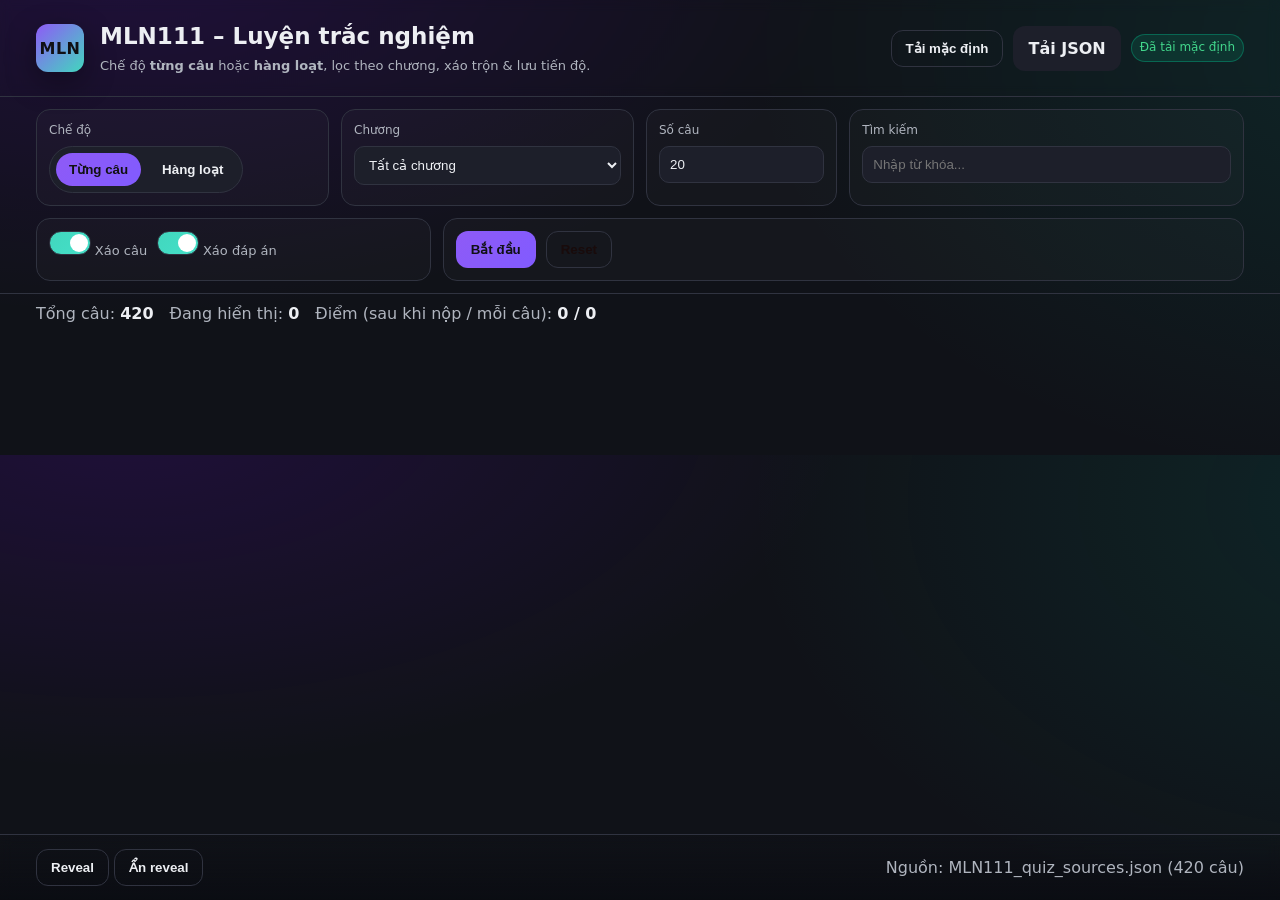
==== main/index.html @ e067d2ff "Init" ====
<!DOCTYPE html>
<html lang="vi">
<head>
  <meta charset="utf-8" />
  <meta name="viewport" content="width=device-width,initial-scale=1" />
  <title>MLN111 – Luyện trắc nghiệm (Chế độ từng câu / hàng loạt)</title>
  <link rel="stylesheet" href="styles.css" />
  <script defer src="app.js"></script>
</head>
<body>
  <header class="app-header">
    <div class="brand">
      <div class="logo">MLN</div>
      <div class="title">
        <h1>MLN111 – Luyện trắc nghiệm</h1>
        <p class="subtitle">Chế độ <strong>từng câu</strong> hoặc <strong>hàng loạt</strong>, lọc theo chương, xáo trộn & lưu tiến độ.</p>
      </div>
    </div>
    <div class="data-loader">
      <button id="btnFetchDefault" class="btn ghost" title="Thử tải MLN111_quiz_sources_v2.json trong cùng thư mục">Tải mặc định</button>
      <label class="btn">
        <input id="fileInput" type="file" accept=".json" hidden />
        Tải JSON
      </label>
      <span id="datasetStatus" class="badge neutral">Chưa có dữ liệu</span>
    </div>
  </header>

  <section class="controls">
    <div class="row">
      <div class="control">
        <label>Chế độ</label>
        <div class="segmented">
          <button id="modePer" class="seg active" data-mode="per">Từng câu</button>
          <button id="modeBulk" class="seg" data-mode="bulk">Hàng loạt</button>
        </div>
      </div>
      <div class="control">
        <label>Chương</label>
        <select id="chapterSelect">
          <option value="__all__">Tất cả chương</option>
        </select>
      </div>
      <div class="control">
        <label>Số câu</label>
        <input id="limitInput" type="number" min="1" step="1" value="20" />
      </div>
      <div class="control">
        <label>Tìm kiếm</label>
        <input id="searchInput" type="search" placeholder="Nhập từ khóa..." />
      </div>
      <div class="control toggles">
        <label class="switch">
          <input id="shuffleQuestions" type="checkbox" checked />
          <span class="slider"></span>
          <span class="switch-label">Xáo câu</span>
        </label>
        <label class="switch">
          <input id="shuffleOptions" type="checkbox" checked />
          <span class="slider"></span>
          <span class="switch-label">Xáo đáp án</span>
        </label>
      </div>
      <div class="control actions">
        <button id="btnStart" class="btn primary">Bắt đầu</button>
        <button id="btnReset" class="btn danger ghost">Reset</button>
      </div>
    </div>
  </section>

  <section id="meta" class="meta">
    <div class="meta-item">
      <span class="label">Tổng câu:</span>
      <span id="metaTotal" class="value">0</span>
    </div>
    <div class="meta-item">
      <span class="label">Đang hiển thị:</span>
      <span id="metaShown" class="value">0</span>
    </div>
    <div class="meta-item">
      <span class="label">Điểm (sau khi nộp / mỗi câu):</span>
      <span id="score" class="value">0 / 0</span>
    </div>
  </section>

  <main id="quiz" class="quiz"></main>

  <footer class="footer">
    <div class="footer-left">
      <button id="btnSubmitAll" class="btn accent" style="display:none;">Nộp bài (Hàng loạt)</button>
      <button id="btnRevealAll" class="btn ghost" title="Hiện đáp án đúng trên màn hình (không tính điểm)">Reveal</button>
      <button id="btnClearReveal" class="btn ghost">Ẩn reveal</button>
    </div>
    <div class="footer-right">
      <span id="footerInfo" class="muted">Nguồn: MLN111_quiz_sources_v2.json</span>
    </div>
  </footer>

  <!-- Template (for reference only; JS tạo DOM) -->
  <!--
  <article class="q-card">
    <div class="q-head">
      <span class="q-order">#1</span>
      <span class="q-chapter badge">Chuong1</span>
      <span class="q-type badge">Single</span>
      <span class="q-status badge neutral">Chưa làm</span>
    </div>
    <div class="q-text">Câu hỏi...</div>
    <div class="q-options">
      <label class="opt">
        <input type="radio" name="q-xxx" value="a" />
        <span class="key">A</span>
        <span class="txt">Nội dung đáp án...</span>
      </label>
    </div>
    <div class="q-foot">
      <span class="ans badge info">Đáp án: a</span>
      <button class="btn tiny">Tiếp</button>
    </div>
  </article>
  -->
</body>
</html>
---- main/styles.css ----
/* ===== MLN111 – 2025 Dark UI ===== */
:root{
  --bg: hsl(230 20% 8%);
  --surface: hsl(230 18% 12%);
  --surface-2: hsl(230 18% 14%);
  --border: hsl(230 14% 22%);
  --text: hsl(220 20% 94%);
  --muted: hsl(220 10% 72%);
  --primary: hsl(260 90% 66%);
  --accent: hsl(170 65% 55%);
  --danger: hsl(0 75% 58%);
  --warning: hsl(40 85% 60%);
  --success: hsl(150 65% 55%);
  --info: hsl(200 70% 60%);
  --shadow: 0 10px 30px rgba(0,0,0,.35);
  --radius-xl: 20px;
  --radius: 14px;
  --radius-sm: 10px;
}

* { box-sizing: border-box; }
html, body {
  height: 100%;
  background:
    radial-gradient(1200px 600px at 10% -10%, rgba(120,0,255,.15), transparent 60%),
    radial-gradient(1200px 800px at 110% 10%, rgba(0,180,150,.12), transparent 55%),
    var(--bg);
  color: var(--text);
  margin: 0;
  font-family: ui-sans-serif, system-ui, -apple-system, Segoe UI, Roboto, Inter, "Helvetica Neue", Arial, "Noto Sans", "Liberation Sans", sans-serif;
  line-height: 1.45;
}

.app-header{
  display:flex; justify-content:space-between; align-items:center;
  padding: 20px clamp(16px, 3vw, 36px);
  border-bottom: 1px solid var(--border);
  backdrop-filter: blur(6px);
}
.brand{ display:flex; gap:16px; align-items:center; }
.logo{
  width: 48px; height:48px; border-radius:12px;
  display:grid; place-content:center;
  background: linear-gradient(135deg, var(--primary), var(--accent));
  color:#101014; font-weight:800; letter-spacing:.5px;
  box-shadow: var(--shadow);
}
.title h1{ margin:0 0 4px 0; font-size: clamp(18px, 1.8vw, 24px); }
.subtitle{ margin:0; color: var(--muted); font-size: 13px; }

.data-loader{ display:flex; gap:10px; align-items:center; flex-wrap: wrap; }

.btn{
  appearance:none; border:1px solid transparent; cursor:pointer;
  padding:10px 14px; border-radius: 12px; font-weight:600;
  background: var(--surface-2); color: var(--text);
  transition: .16s ease;
}
.btn:hover{ transform: translateY(-1px); box-shadow: var(--shadow); }
.btn.primary{ background: linear-gradient(135deg, var(--primary), #815BFF); color:#101014; }
.btn.accent{ background: linear-gradient(135deg, var(--accent), #44E0C8); color:#071512; }
.btn.danger{ background: linear-gradient(135deg, var(--danger), #FF8A7A); color:#190b0b; }
.btn.ghost{ background: transparent; border-color: var(--border); }
.btn.tiny{ padding:6px 10px; font-size:12px; border-radius: 10px; }

.badge{
  display:inline-flex; align-items:center; gap:6px;
  padding:4px 8px; border-radius:999px; font-size:12px; border:1px solid var(--border);
  background: var(--surface);
}
.badge.neutral{ color: var(--muted); }
.badge.ok{ background: rgba(0,200,150,.12); border-color: rgba(0,200,150,.35); color: var(--success); }
.badge.warn{ background: rgba(255,190,80,.12); border-color: rgba(255,190,80,.35); color: var(--warning); }
.badge.err{ background: rgba(255,90,90,.12); border-color: rgba(255,90,90,.35); color: var(--danger); }
.badge.info{ background: rgba(110,170,255,.12); border-color: rgba(110,170,255,.35); color: var(--info); }

.controls{
  padding: 12px clamp(16px, 3vw, 36px);
  border-bottom: 1px solid var(--border);
}
.controls .row{
  display:grid; gap:12px;
  grid-template-columns: repeat(12, 1fr);
}
.control{ background: rgba(255,255,255,.02); border:1px solid var(--border); padding:12px; border-radius: 14px; }
.control label{ display:block; font-size:12px; color: var(--muted); margin-bottom:6px; }
.control input[type="search"], .control input[type="number"], .control select{
  width:100%; background: var(--surface-2); border:1px solid var(--border);
  color: var(--text); border-radius:10px; padding:10px;
}
.control.toggles{ display:flex; align-items:center; gap:10px; }
.control.actions{ display:flex; align-items:end; gap:10px; }

.controls .row > .control:nth-child(1){ grid-column: span 3; }
.controls .row > .control:nth-child(2){ grid-column: span 3; }
.controls .row > .control:nth-child(3){ grid-column: span 2; }
.controls .row > .control:nth-child(4){ grid-column: span 4; }
.controls .row > .control:nth-child(5){ grid-column: span 4; }
.controls .row > .control:nth-child(6){ grid-column: span 8; }

.segmented{
  display:inline-grid; grid-auto-flow: column; gap:8px; background: var(--surface-2);
  padding:6px; border-radius:999px; border:1px solid var(--border);
}
.seg{
  background: transparent; color: var(--text); border: 1px solid transparent;
  padding:8px 12px; border-radius: 999px; cursor:pointer; font-weight:600;
}
.seg.active{ background: linear-gradient(135deg, var(--primary), #815BFF); color:#111; }

.switch{ position:relative; display:inline-flex; align-items:center; gap:10px; cursor:pointer; }
.switch input{ display:none; }
.switch .slider{
  width:42px; height:24px; background: var(--surface-2); border:1px solid var(--border);
  border-radius:999px; display:inline-block; position:relative; transition:.2s ease;
}
.switch .slider::after{
  content:""; width:18px; height:18px; background:#fff; border-radius:999px;
  position:absolute; top:2px; left:2px; transition:.2s ease;
}
.switch input:checked + .slider{ background: linear-gradient(135deg, var(--accent), #44E0C8); }
.switch input:checked + .slider::after{ transform: translateX(18px); }
.switch-label{ font-size: 13px; color: var(--muted); }

.meta{
  display:flex; gap:16px; align-items:center;
  padding: 8px clamp(16px, 3vw, 36px);
  color: var(--muted);
}
.meta .value{ color: var(--text); font-weight:700; }

.quiz{
  padding: clamp(16px, 3vw, 36px);
  display:grid; grid-template-columns: 1fr; gap:14px; max-width: 1100px; margin: 0 auto 120px auto;
}
.q-card{
  background: linear-gradient(180deg, rgba(255,255,255,.02), rgba(255,255,255,.01));
  border: 1px solid var(--border);
  border-radius: var(--radius-xl);
  padding: 16px;
  box-shadow: var(--shadow);
}
.q-head{ display:flex; gap:10px; align-items:center; flex-wrap: wrap; margin-bottom:10px; }
.q-order{ font-weight:800; font-size: 14px; color: var(--muted); }
.q-text{ font-size: 16px; margin-bottom: 10px; }

.q-options{ display:grid; gap:8px; }
.opt{
  display:flex; align-items:flex-start; gap:10px;
  padding:10px; border:1px solid var(--border); border-radius: 12px;
  background: var(--surface);
  transition: .15s ease;
}
.opt:hover{ transform: translateY(-1px); border-color: rgba(255,255,255,.2); }
.opt input{ margin-top:3px; }
.opt .key{
  min-width: 24px; height:24px; display:grid; place-content:center; border-radius: 8px;
  background: var(--surface-2); color: var(--muted); font-weight:700; font-size: 12px;
}
.opt .txt{ color: var(--text); }

.opt.correct{ outline: 2px solid rgba(0,200,150,.55); background: rgba(0,200,150,.08); }
.opt.wrong{ outline: 2px solid rgba(255,90,90,.65); background: rgba(255,90,90,.06); }

.q-foot{ margin-top:10px; display:flex; gap:10px; align-items:center; flex-wrap: wrap; }
.q-foot .ans{ display:none; }
.q-card.revealed .q-foot .ans{ display:inline-flex; }

.footer{
  position: fixed; left:0; right:0; bottom: 0;
  display:flex; justify-content:space-between; align-items:center; gap:10px;
  padding: 12px clamp(16px, 3vw, 36px);
  background: linear-gradient(180deg, rgba(10,12,18,.0), rgba(10,12,18,.85));
  border-top: 1px solid var(--border);
  backdrop-filter: blur(6px);
}
.footer .muted{ color: var(--muted); }

/* States */
.q-status{ margin-left:auto; }
.q-status.pending{ background: transparent; border-style: dashed; color: var(--muted); }
.q-status.done{ background: rgba(130,110,255,.12); border-color: rgba(130,110,255,.35); color: var(--primary); }
.q-status.right{ background: rgba(0,200,150,.12); border-color: rgba(0,200,150,.35); color: var(--success); }
.q-status.wrong{ background: rgba(255,90,90,.12); border-color: rgba(255,90,90,.35); color: var(--danger); }

/* Responsive */
@media (min-width: 900px){
  .quiz{ grid-template-columns: 1fr; }
}
/* ---- Per-question focus flow ---- */
.per-head{
  display:flex; align-items:center; justify-content:space-between;
  margin-bottom: 10px; color: var(--muted);
}
.per-head .progress{
  position: relative; height: 6px; border-radius: 999px; overflow: hidden;
  background: rgba(255,255,255,.06); border:1px solid var(--border);
  flex: 1; margin-left: 12px;
}
.per-head .bar{
  position:absolute; left:0; top:0; bottom:0; width:0%;
  background: linear-gradient(90deg, var(--accent), var(--primary));
}
.per-head .bar.run{ animation: percount 3s linear forwards; }
@keyframes percount { from{ width:0%; } to{ width:100%; } }

.finish-card{
  text-align:center; padding: 40px; border:1px dashed var(--border);
  border-radius: var(--radius-xl); background: rgba(255,255,255,.02);
}
.finish-card h2{ margin-top:0; }
/* ===============================
   QUIZ – Spacing & Readability Upgrade (2025 edition)
   =============================== */

.q-card {
  margin: 20px 0;
  padding: 28px 32px;
  border-radius: 20px;
  background: hsl(222 42% 9%);
  box-shadow: 0 0 24px rgba(0,0,0,0.25);
  transition: background 0.3s, transform 0.2s;
}
.q-card:hover { transform: translateY(-2px); background: hsl(222 42% 10%); }

.q-head {
  display: flex;
  gap: 10px;
  align-items: center;
  margin-bottom: 18px;
}
.q-head .q-order { font-weight: 700; font-size: 1.1rem; color: var(--accent); }

.q-text {
  line-height: 1.6;
  font-size: 1.05rem;
  color: var(--ink);
  margin-bottom: 18px;
}

.q-options {
  display: flex;
  flex-direction: column;
  gap: 14px;
}

.opt {
  display: flex;
  align-items: center;
  gap: 14px;
  background: rgba(255,255,255,0.05);
  padding: 14px 18px;
  border-radius: 14px;
  border: 1px solid rgba(255,255,255,0.08);
  transition: background 0.25s, border-color 0.25s;
}
.opt:hover {
  background: rgba(255,255,255,0.1);
  border-color: var(--accent);
}

.opt input[type="radio"], .opt input[type="checkbox"] {
  transform: scale(1.3);
}

.opt .key {
  font-weight: 600;
  min-width: 24px;
  text-align: center;
  color: var(--ink-soft);
}
.opt .txt {
  flex: 1;
  color: var(--ink);
  font-size: 1rem;
}

/* Correct/Wrong highlighting */
.opt.correct {
  background: rgba(65, 255, 145, 0.1);
  border-color: hsl(145 60% 45%);
}
.opt.wrong {
  background: rgba(255, 65, 85, 0.1);
  border-color: hsl(5 70% 45%);
}

.q-foot {
  margin-top: 24px;
  display: flex;
  justify-content: space-between;
  align-items: center;
}

.btn.tiny {
  padding: 6px 14px;
  font-size: 0.9rem;
  border-radius: 10px;
}

.per-head {
  margin-bottom: 20px;
}

.finish-card {
  padding: 50px 40px;
  border-radius: 20px;
}
/* === Footer spacing fix === */
body {
  padding-bottom: 140px; /* tạo không gian dưới cùng để footer không dính vào quiz */
}

/* Nếu container chính của quiz có scroll riêng, tăng margin-bottom của nó */
#quiz {
  margin-bottom: 100px;
}
/* ==== Footer safe spacing (no stick) ==== */
:root{
  /* chiều cao footer (tính luôn padding) */
  --footer-h: 20px; /* chỉnh 68–88px tùy ý */
}

/* đảm bảo footer có đúng chiều cao cố định */
.footer{
  min-height: var(--footer-h);
  padding-block: 14px; /* đừng để padding quá nhỏ */
  z-index: 30;
}

/* chừa không gian cho footer ở cuối trang */
html, body { height: auto; }
body{
  padding-bottom: calc(var(--footer-h) + 5px);
}

/* chừa không gian cho vùng quiz & thẻ cuối */
#quiz{
  margin-bottom: calc(var(--footer-h) + 5px);
}
.q-card:last-child{
  margin-bottom: calc(var(--footer-h) + 5px);
}

/* nếu có container nào vô tình che bớt chiều cao */
.app-header, .controls, .meta, .quiz, .footer{
  overflow: visible;
}
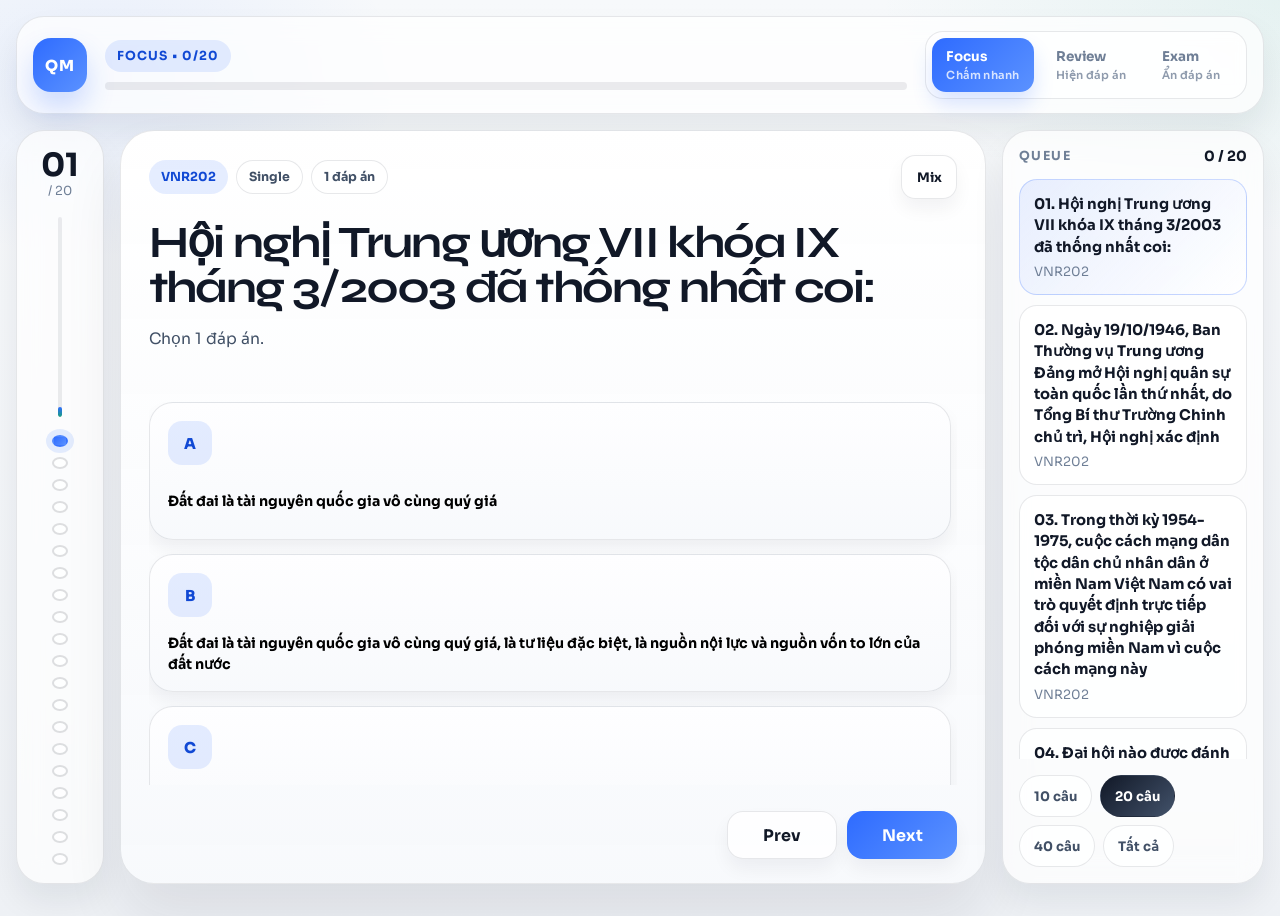
==== commit cc745072: "Set VNR202 as default quiz source" ====
--- a/main/index.html
+++ b/main/index.html
@@ -3,121 +3,107 @@
 <head>
   <meta charset="utf-8" />
   <meta name="viewport" content="width=device-width,initial-scale=1" />
-  <title>MLN111 – Luyện trắc nghiệm (Chế độ từng câu / hàng loạt)</title>
+  <meta name="theme-color" content="#eef1f5" />
+  <title>QuizMaker Focus Canvas</title>
+  <link rel="preconnect" href="https://fonts.googleapis.com" />
+  <link rel="preconnect" href="https://fonts.gstatic.com" crossorigin />
+  <link
+    rel="stylesheet"
+    href="https://fonts.googleapis.com/css2?family=Sora:wght@400;500;600;700;800&family=Syne:wght@500;600;700;800&display=swap"
+  />
   <link rel="stylesheet" href="styles.css" />
+  <script defer src="quiz-parser.js"></script>
   <script defer src="app.js"></script>
 </head>
 <body>
-  <header class="app-header">
-    <div class="brand">
-      <div class="logo">MLN</div>
-      <div class="title">
-        <h1>MLN111 – Luyện trắc nghiệm</h1>
-        <p class="subtitle">Chế độ <strong>từng câu</strong> hoặc <strong>hàng loạt</strong>, lọc theo chương, xáo trộn & lưu tiến độ.</p>
-      </div>
-    </div>
-    <div class="data-loader">
-      <button id="btnFetchDefault" class="btn ghost" title="Thử tải MLN111_quiz_sources_v2.json trong cùng thư mục">Tải mặc định</button>
-      <label class="btn">
-        <input id="fileInput" type="file" accept=".json" hidden />
-        Tải JSON
-      </label>
-      <span id="datasetStatus" class="badge neutral">Chưa có dữ liệu</span>
-    </div>
-  </header>
+  <div class="app-shell">
+    <input id="fileInput" type="file" accept=".json,.txt,text/plain,application/json" hidden />
 
-  <section class="controls">
-    <div class="row">
-      <div class="control">
-        <label>Chế độ</label>
-        <div class="segmented">
-          <button id="modePer" class="seg active" data-mode="per">Từng câu</button>
-          <button id="modeBulk" class="seg" data-mode="bulk">Hàng loạt</button>
+    <header class="topbar">
+      <button id="btnReload" class="brand-mark" aria-label="QuizMaker" title="Tạo phiên mới, hoặc Shift+Click để nạp file">
+        <span>QM</span>
+      </button>
+
+      <div class="topbar-center">
+        <span id="sessionState" class="status-pill">Focus Session</span>
+        <div class="progress-strip" aria-label="Tiến độ phiên học">
+          <span id="sessionBar"></span>
         </div>
       </div>
-      <div class="control">
-        <label>Chương</label>
-        <select id="chapterSelect">
-          <option value="__all__">Tất cả chương</option>
-        </select>
+
+      <div class="topbar-actions">
+        <button class="mode-toggle active" data-mode="focus">
+          <span>Focus</span>
+          <small>Chấm nhanh</small>
+        </button>
+        <button class="mode-toggle" data-mode="review">
+          <span>Review</span>
+          <small>Hiện đáp án</small>
+        </button>
+        <button class="mode-toggle" data-mode="exam">
+          <span>Exam</span>
+          <small>Ẩn đáp án</small>
+        </button>
       </div>
-      <div class="control">
-        <label>Số câu</label>
-        <input id="limitInput" type="number" min="1" step="1" value="20" />
-      </div>
-      <div class="control">
-        <label>Tìm kiếm</label>
-        <input id="searchInput" type="search" placeholder="Nhập từ khóa..." />
-      </div>
-      <div class="control toggles">
-        <label class="switch">
-          <input id="shuffleQuestions" type="checkbox" checked />
-          <span class="slider"></span>
-          <span class="switch-label">Xáo câu</span>
-        </label>
-        <label class="switch">
-          <input id="shuffleOptions" type="checkbox" checked />
-          <span class="slider"></span>
-          <span class="switch-label">Xáo đáp án</span>
-        </label>
-      </div>
-      <div class="control actions">
-        <button id="btnStart" class="btn primary">Bắt đầu</button>
-        <button id="btnReset" class="btn danger ghost">Reset</button>
-      </div>
-    </div>
-  </section>
+    </header>
 
-  <section id="meta" class="meta">
-    <div class="meta-item">
-      <span class="label">Tổng câu:</span>
-      <span id="metaTotal" class="value">0</span>
-    </div>
-    <div class="meta-item">
-      <span class="label">Đang hiển thị:</span>
-      <span id="metaShown" class="value">0</span>
-    </div>
-    <div class="meta-item">
-      <span class="label">Điểm (sau khi nộp / mỗi câu):</span>
-      <span id="score" class="value">0 / 0</span>
-    </div>
-  </section>
+    <main class="canvas-layout">
+      <aside class="flow-rail" aria-label="Tiến trình">
+        <div class="rail-counter">
+          <strong id="currentIndex">01</strong>
+          <small id="totalCount">/ 04</small>
+        </div>
 
-  <main id="quiz" class="quiz"></main>
+        <div class="rail-progress">
+          <span id="railProgressBar"></span>
+        </div>
 
-  <footer class="footer">
-    <div class="footer-left">
-      <button id="btnSubmitAll" class="btn accent" style="display:none;">Nộp bài (Hàng loạt)</button>
-      <button id="btnRevealAll" class="btn ghost" title="Hiện đáp án đúng trên màn hình (không tính điểm)">Reveal</button>
-      <button id="btnClearReveal" class="btn ghost">Ẩn reveal</button>
-    </div>
-    <div class="footer-right">
-      <span id="footerInfo" class="muted">Nguồn: MLN111_quiz_sources_v2.json</span>
-    </div>
-  </footer>
+        <div id="railDots" class="rail-dots" aria-label="Điểm câu hỏi"></div>
+      </aside>
 
-  <!-- Template (for reference only; JS tạo DOM) -->
-  <!--
-  <article class="q-card">
-    <div class="q-head">
-      <span class="q-order">#1</span>
-      <span class="q-chapter badge">Chuong1</span>
-      <span class="q-type badge">Single</span>
-      <span class="q-status badge neutral">Chưa làm</span>
-    </div>
-    <div class="q-text">Câu hỏi...</div>
-    <div class="q-options">
-      <label class="opt">
-        <input type="radio" name="q-xxx" value="a" />
-        <span class="key">A</span>
-        <span class="txt">Nội dung đáp án...</span>
-      </label>
-    </div>
-    <div class="q-foot">
-      <span class="ans badge info">Đáp án: a</span>
-      <button class="btn tiny">Tiếp</button>
-    </div>
-  </article>
-  -->
+      <section class="question-stage">
+        <div class="stage-head">
+          <div class="stage-meta">
+            <span id="questionTag" class="micro-pill">Chương 2</span>
+            <span id="questionTone" class="micro-pill soft">Medium</span>
+            <span id="questionClock" class="micro-pill soft">45s</span>
+          </div>
+          <button id="btnShuffle" class="ghost-icon" title="Đảo thứ tự câu mẫu">Mix</button>
+        </div>
+
+        <div class="stage-body">
+          <div class="question-wrap">
+            <h1 id="questionTitle">Question canvas sẽ là vùng nhìn mạnh nhất trên màn hình.</h1>
+            <p id="focusNote" class="focus-note">Ít chữ phụ, ít panel nổi, ưu tiên nhịp đọc câu hỏi và chọn đáp án.</p>
+          </div>
+
+          <div id="optionGrid" class="option-grid" aria-label="Các lựa chọn"></div>
+        </div>
+
+        <footer class="stage-dock">
+          <div class="dock-actions">
+            <button id="btnPrev" class="dock-btn ghost">Prev</button>
+            <button id="btnNext" class="dock-btn solid">Next</button>
+          </div>
+        </footer>
+      </section>
+
+      <aside class="queue-panel" aria-label="Queue câu hỏi">
+        <div class="queue-head">
+          <span class="queue-kicker">Queue</span>
+          <span id="queueStat" class="queue-stat">0 / 4</span>
+        </div>
+
+        <div id="questionQueue" class="queue-list"></div>
+
+        <div class="preset-panel">
+          <button class="preset-chip" data-count="10">10 câu</button>
+          <button class="preset-chip active" data-count="20">20 câu</button>
+          <button class="preset-chip" data-count="40">40 câu</button>
+          <button class="preset-chip" data-count="all">Tất cả</button>
+        </div>
+      </aside>
+    </main>
+  </div>
 </body>
 </html>
--- a/main/styles.css
+++ b/main/styles.css
@@ -1,348 +1,993 @@
-/* ===== MLN111 – 2025 Dark UI ===== */
-:root{
-  --bg: hsl(230 20% 8%);
-  --surface: hsl(230 18% 12%);
-  --surface-2: hsl(230 18% 14%);
-  --border: hsl(230 14% 22%);
-  --text: hsl(220 20% 94%);
-  --muted: hsl(220 10% 72%);
-  --primary: hsl(260 90% 66%);
-  --accent: hsl(170 65% 55%);
-  --danger: hsl(0 75% 58%);
-  --warning: hsl(40 85% 60%);
-  --success: hsl(150 65% 55%);
-  --info: hsl(200 70% 60%);
-  --shadow: 0 10px 30px rgba(0,0,0,.35);
-  --radius-xl: 20px;
-  --radius: 14px;
-  --radius-sm: 10px;
-}
-
-* { box-sizing: border-box; }
-html, body {
+:root {
+  --bg: #eef1f5;
+  --bg-soft: #f8fafc;
+  --surface: rgba(255, 255, 255, 0.8);
+  --surface-strong: #ffffff;
+  --surface-alt: rgba(245, 247, 251, 0.9);
+  --line: rgba(21, 34, 52, 0.1);
+  --line-strong: rgba(21, 34, 52, 0.18);
+  --text: #111827;
+  --text-soft: #415066;
+  --muted: #6f7f96;
+  --accent: #2e6bff;
+  --accent-soft: rgba(46, 107, 255, 0.12);
+  --accent-strong: #1149d4;
+  --success: #179e7d;
+  --success-soft: rgba(23, 158, 125, 0.12);
+  --warm: #f09654;
+  --warm-soft: rgba(240, 150, 84, 0.14);
+  --shadow-lg: 0 34px 60px rgba(17, 24, 39, 0.09);
+  --shadow-md: 0 18px 32px rgba(17, 24, 39, 0.07);
+  --shadow-sm: 0 10px 18px rgba(17, 24, 39, 0.05);
+  --radius-xl: 34px;
+  --radius-lg: 26px;
+  --radius: 20px;
+  --radius-sm: 14px;
+}
+
+* {
+  box-sizing: border-box;
+}
+
+html {
+  min-height: 100%;
+  scroll-behavior: smooth;
+}
+
+body {
+  min-height: 100vh;
+  margin: 0;
+  overflow: hidden;
+  color: var(--text);
+  font-family: "Sora", sans-serif;
+  background:
+    radial-gradient(520px 320px at 8% 8%, rgba(46, 107, 255, 0.08), transparent 58%),
+    radial-gradient(720px 420px at 100% 0%, rgba(23, 158, 125, 0.08), transparent 56%),
+    linear-gradient(180deg, #f7f9fb 0%, #eef1f5 100%);
+}
+
+button,
+input,
+select {
+  font: inherit;
+}
+
+button {
+  border: 0;
+}
+
+button:focus-visible {
+  outline: 0;
+  box-shadow: 0 0 0 4px rgba(46, 107, 255, 0.12);
+}
+
+h1 {
+  margin: 0;
+  font-family: "Syne", sans-serif;
+  letter-spacing: -0.04em;
+}
+
+.app-shell {
+  width: min(1480px, calc(100% - 32px));
+  height: calc(100svh - 32px);
+  margin: 16px auto;
+  display: grid;
+  grid-template-rows: auto minmax(0, 1fr);
+  gap: 16px;
+}
+
+.topbar,
+.flow-rail,
+.question-stage,
+.queue-panel {
+  border: 1px solid var(--line);
+  box-shadow: var(--shadow-md);
+  backdrop-filter: blur(12px);
+}
+
+.topbar {
+  display: grid;
+  grid-template-columns: auto minmax(0, 1fr) auto;
+  align-items: center;
+  gap: 18px;
+  padding: 14px 16px;
+  border-radius: 28px;
+  background: rgba(255, 255, 255, 0.72);
+}
+
+.brand-mark {
+  display: grid;
+  place-items: center;
+  width: 54px;
+  height: 54px;
+  border-radius: 18px;
+  color: #ffffff;
+  font-size: 0.95rem;
+  font-weight: 800;
+  letter-spacing: 0.08em;
+  cursor: pointer;
+  background: linear-gradient(135deg, var(--accent), #5b92ff);
+  box-shadow: 0 16px 28px rgba(46, 107, 255, 0.22);
+  transition: transform 0.16s ease, box-shadow 0.16s ease;
+}
+
+.topbar-center {
+  display: grid;
+  gap: 10px;
+  min-width: 0;
+}
+
+.status-pill {
+  justify-self: start;
+  display: inline-flex;
+  align-items: center;
+  padding: 8px 12px;
+  border-radius: 999px;
+  color: var(--accent-strong);
+  font-size: 0.78rem;
+  font-weight: 700;
+  letter-spacing: 0.08em;
+  text-transform: uppercase;
+  background: var(--accent-soft);
+}
+
+.progress-strip {
+  position: relative;
+  height: 8px;
+  overflow: hidden;
+  border-radius: 999px;
+  background: rgba(17, 24, 39, 0.08);
+}
+
+.progress-strip span {
+  display: block;
+  width: 0%;
   height: 100%;
+  border-radius: inherit;
+  background: linear-gradient(90deg, var(--accent), #6c8fff);
+  transition: width 0.28s ease;
+}
+
+.topbar-actions {
+  display: inline-flex;
+  gap: 8px;
+  padding: 6px;
+  border: 1px solid var(--line);
+  border-radius: 18px;
+  background: rgba(255, 255, 255, 0.72);
+}
+
+.mode-toggle {
+  min-width: 92px;
+  display: grid;
+  gap: 3px;
+  padding: 10px 14px;
+  border-radius: 14px;
+  cursor: pointer;
+  color: var(--muted);
+  font-size: 0.84rem;
+  font-weight: 700;
+  text-align: left;
+  background: transparent;
+  transition: transform 0.16s ease, background 0.16s ease, color 0.16s ease, box-shadow 0.16s ease;
+}
+
+.mode-toggle span {
+  font-size: 0.84rem;
+  font-weight: 700;
+}
+
+.mode-toggle small {
+  color: inherit;
+  font-size: 0.7rem;
+  font-weight: 600;
+  letter-spacing: 0.02em;
+  opacity: 0.78;
+}
+
+.mode-toggle:hover,
+.brand-mark:hover,
+.ghost-icon:hover,
+.dock-btn:hover,
+.preset-chip:hover,
+.queue-item:hover,
+.option-card:hover {
+  transform: translateY(-2px);
+}
+
+.mode-toggle.active {
+  color: #ffffff;
+  background: linear-gradient(135deg, var(--accent), #5b92ff);
+  box-shadow: 0 12px 20px rgba(46, 107, 255, 0.18);
+}
+
+.canvas-layout {
+  min-height: 0;
+  display: grid;
+  grid-template-columns: 88px minmax(0, 1fr) 262px;
+  gap: 16px;
+}
+
+.flow-rail {
+  display: grid;
+  grid-template-rows: auto minmax(0, 1fr) auto;
+  gap: 18px;
+  padding: 18px 12px;
+  border-radius: 28px;
+  background: rgba(255, 255, 255, 0.7);
+}
+
+.rail-counter {
+  display: grid;
+  justify-items: center;
+  gap: 2px;
+}
+
+.rail-counter strong {
+  font-size: 2rem;
+  line-height: 1;
+}
+
+.rail-counter small {
+  color: var(--muted);
+  font-size: 0.78rem;
+}
+
+.rail-progress {
+  position: relative;
+  width: 4px;
+  min-height: 0;
+  justify-self: center;
+  overflow: hidden;
+  border-radius: 999px;
+  background: rgba(17, 24, 39, 0.08);
+}
+
+.rail-progress span {
+  position: absolute;
+  inset: auto 0 0;
+  height: 0%;
+  border-radius: inherit;
+  background: linear-gradient(180deg, var(--accent), var(--success));
+  transition: height 0.28s ease;
+}
+
+.rail-dots {
+  display: grid;
+  gap: 10px;
+  justify-items: center;
+}
+
+.rail-dot {
+  width: 12px;
+  height: 12px;
+  border: 2px solid rgba(17, 24, 39, 0.14);
+  border-radius: 50%;
+  background: rgba(255, 255, 255, 0.76);
+}
+
+.rail-dot.active {
+  border-color: transparent;
+  background: linear-gradient(135deg, var(--accent), #5b92ff);
+  box-shadow: 0 0 0 6px rgba(46, 107, 255, 0.12);
+}
+
+.rail-dot.done {
+  border-color: transparent;
+  background: linear-gradient(135deg, var(--success), #49c4a3);
+}
+
+.question-stage {
+  --stage-pad-y: 24px;
+  --stage-pad-x: 28px;
+  --stage-gap: 22px;
+  --question-area-size: 1.05fr;
+  --option-area-size: 1.35fr;
+  --title-base: 3rem;
+  --title-line: 1;
+  --note-size: 1rem;
+  --note-line: 1.55;
+  --note-gap: 16px;
+  --option-gap: 14px;
+  --option-card-gap: 16px;
+  --option-card-pad: 18px;
+  --option-card-min-height: 104px;
+  --option-text-size: 1.06rem;
+  --option-text-line: 1.45;
+  --option-key-size: 44px;
+  min-width: 0;
+  min-height: 0;
+  display: grid;
+  grid-template-rows: auto minmax(0, 1fr) auto;
+  gap: var(--stage-gap);
+  padding: var(--stage-pad-y) var(--stage-pad-x);
+  border-radius: var(--radius-xl);
   background:
-    radial-gradient(1200px 600px at 10% -10%, rgba(120,0,255,.15), transparent 60%),
-    radial-gradient(1200px 800px at 110% 10%, rgba(0,180,150,.12), transparent 55%),
-    var(--bg);
-  color: var(--text);
-  margin: 0;
-  font-family: ui-sans-serif, system-ui, -apple-system, Segoe UI, Roboto, Inter, "Helvetica Neue", Arial, "Noto Sans", "Liberation Sans", sans-serif;
-  line-height: 1.45;
-}
-
-.app-header{
-  display:flex; justify-content:space-between; align-items:center;
-  padding: 20px clamp(16px, 3vw, 36px);
-  border-bottom: 1px solid var(--border);
-  backdrop-filter: blur(6px);
-}
-.brand{ display:flex; gap:16px; align-items:center; }
-.logo{
-  width: 48px; height:48px; border-radius:12px;
-  display:grid; place-content:center;
-  background: linear-gradient(135deg, var(--primary), var(--accent));
-  color:#101014; font-weight:800; letter-spacing:.5px;
-  box-shadow: var(--shadow);
-}
-.title h1{ margin:0 0 4px 0; font-size: clamp(18px, 1.8vw, 24px); }
-.subtitle{ margin:0; color: var(--muted); font-size: 13px; }
-
-.data-loader{ display:flex; gap:10px; align-items:center; flex-wrap: wrap; }
-
-.btn{
-  appearance:none; border:1px solid transparent; cursor:pointer;
-  padding:10px 14px; border-radius: 12px; font-weight:600;
-  background: var(--surface-2); color: var(--text);
-  transition: .16s ease;
-}
-.btn:hover{ transform: translateY(-1px); box-shadow: var(--shadow); }
-.btn.primary{ background: linear-gradient(135deg, var(--primary), #815BFF); color:#101014; }
-.btn.accent{ background: linear-gradient(135deg, var(--accent), #44E0C8); color:#071512; }
-.btn.danger{ background: linear-gradient(135deg, var(--danger), #FF8A7A); color:#190b0b; }
-.btn.ghost{ background: transparent; border-color: var(--border); }
-.btn.tiny{ padding:6px 10px; font-size:12px; border-radius: 10px; }
-
-.badge{
-  display:inline-flex; align-items:center; gap:6px;
-  padding:4px 8px; border-radius:999px; font-size:12px; border:1px solid var(--border);
-  background: var(--surface);
-}
-.badge.neutral{ color: var(--muted); }
-.badge.ok{ background: rgba(0,200,150,.12); border-color: rgba(0,200,150,.35); color: var(--success); }
-.badge.warn{ background: rgba(255,190,80,.12); border-color: rgba(255,190,80,.35); color: var(--warning); }
-.badge.err{ background: rgba(255,90,90,.12); border-color: rgba(255,90,90,.35); color: var(--danger); }
-.badge.info{ background: rgba(110,170,255,.12); border-color: rgba(110,170,255,.35); color: var(--info); }
-
-.controls{
-  padding: 12px clamp(16px, 3vw, 36px);
-  border-bottom: 1px solid var(--border);
-}
-.controls .row{
-  display:grid; gap:12px;
-  grid-template-columns: repeat(12, 1fr);
-}
-.control{ background: rgba(255,255,255,.02); border:1px solid var(--border); padding:12px; border-radius: 14px; }
-.control label{ display:block; font-size:12px; color: var(--muted); margin-bottom:6px; }
-.control input[type="search"], .control input[type="number"], .control select{
-  width:100%; background: var(--surface-2); border:1px solid var(--border);
-  color: var(--text); border-radius:10px; padding:10px;
-}
-.control.toggles{ display:flex; align-items:center; gap:10px; }
-.control.actions{ display:flex; align-items:end; gap:10px; }
-
-.controls .row > .control:nth-child(1){ grid-column: span 3; }
-.controls .row > .control:nth-child(2){ grid-column: span 3; }
-.controls .row > .control:nth-child(3){ grid-column: span 2; }
-.controls .row > .control:nth-child(4){ grid-column: span 4; }
-.controls .row > .control:nth-child(5){ grid-column: span 4; }
-.controls .row > .control:nth-child(6){ grid-column: span 8; }
-
-.segmented{
-  display:inline-grid; grid-auto-flow: column; gap:8px; background: var(--surface-2);
-  padding:6px; border-radius:999px; border:1px solid var(--border);
-}
-.seg{
-  background: transparent; color: var(--text); border: 1px solid transparent;
-  padding:8px 12px; border-radius: 999px; cursor:pointer; font-weight:600;
-}
-.seg.active{ background: linear-gradient(135deg, var(--primary), #815BFF); color:#111; }
-
-.switch{ position:relative; display:inline-flex; align-items:center; gap:10px; cursor:pointer; }
-.switch input{ display:none; }
-.switch .slider{
-  width:42px; height:24px; background: var(--surface-2); border:1px solid var(--border);
-  border-radius:999px; display:inline-block; position:relative; transition:.2s ease;
-}
-.switch .slider::after{
-  content:""; width:18px; height:18px; background:#fff; border-radius:999px;
-  position:absolute; top:2px; left:2px; transition:.2s ease;
-}
-.switch input:checked + .slider{ background: linear-gradient(135deg, var(--accent), #44E0C8); }
-.switch input:checked + .slider::after{ transform: translateX(18px); }
-.switch-label{ font-size: 13px; color: var(--muted); }
-
-.meta{
-  display:flex; gap:16px; align-items:center;
-  padding: 8px clamp(16px, 3vw, 36px);
-  color: var(--muted);
-}
-.meta .value{ color: var(--text); font-weight:700; }
-
-.quiz{
-  padding: clamp(16px, 3vw, 36px);
-  display:grid; grid-template-columns: 1fr; gap:14px; max-width: 1100px; margin: 0 auto 120px auto;
-}
-.q-card{
-  background: linear-gradient(180deg, rgba(255,255,255,.02), rgba(255,255,255,.01));
-  border: 1px solid var(--border);
-  border-radius: var(--radius-xl);
-  padding: 16px;
-  box-shadow: var(--shadow);
-}
-.q-head{ display:flex; gap:10px; align-items:center; flex-wrap: wrap; margin-bottom:10px; }
-.q-order{ font-weight:800; font-size: 14px; color: var(--muted); }
-.q-text{ font-size: 16px; margin-bottom: 10px; }
-
-.q-options{ display:grid; gap:8px; }
-.opt{
-  display:flex; align-items:flex-start; gap:10px;
-  padding:10px; border:1px solid var(--border); border-radius: 12px;
-  background: var(--surface);
-  transition: .15s ease;
-}
-.opt:hover{ transform: translateY(-1px); border-color: rgba(255,255,255,.2); }
-.opt input{ margin-top:3px; }
-.opt .key{
-  min-width: 24px; height:24px; display:grid; place-content:center; border-radius: 8px;
-  background: var(--surface-2); color: var(--muted); font-weight:700; font-size: 12px;
-}
-.opt .txt{ color: var(--text); }
-
-.opt.correct{ outline: 2px solid rgba(0,200,150,.55); background: rgba(0,200,150,.08); }
-.opt.wrong{ outline: 2px solid rgba(255,90,90,.65); background: rgba(255,90,90,.06); }
-
-.q-foot{ margin-top:10px; display:flex; gap:10px; align-items:center; flex-wrap: wrap; }
-.q-foot .ans{ display:none; }
-.q-card.revealed .q-foot .ans{ display:inline-flex; }
-
-.footer{
-  position: fixed; left:0; right:0; bottom: 0;
-  display:flex; justify-content:space-between; align-items:center; gap:10px;
-  padding: 12px clamp(16px, 3vw, 36px);
-  background: linear-gradient(180deg, rgba(10,12,18,.0), rgba(10,12,18,.85));
-  border-top: 1px solid var(--border);
-  backdrop-filter: blur(6px);
-}
-.footer .muted{ color: var(--muted); }
-
-/* States */
-.q-status{ margin-left:auto; }
-.q-status.pending{ background: transparent; border-style: dashed; color: var(--muted); }
-.q-status.done{ background: rgba(130,110,255,.12); border-color: rgba(130,110,255,.35); color: var(--primary); }
-.q-status.right{ background: rgba(0,200,150,.12); border-color: rgba(0,200,150,.35); color: var(--success); }
-.q-status.wrong{ background: rgba(255,90,90,.12); border-color: rgba(255,90,90,.35); color: var(--danger); }
-
-/* Responsive */
-@media (min-width: 900px){
-  .quiz{ grid-template-columns: 1fr; }
-}
-/* ---- Per-question focus flow ---- */
-.per-head{
-  display:flex; align-items:center; justify-content:space-between;
-  margin-bottom: 10px; color: var(--muted);
-}
-.per-head .progress{
-  position: relative; height: 6px; border-radius: 999px; overflow: hidden;
-  background: rgba(255,255,255,.06); border:1px solid var(--border);
-  flex: 1; margin-left: 12px;
-}
-.per-head .bar{
-  position:absolute; left:0; top:0; bottom:0; width:0%;
-  background: linear-gradient(90deg, var(--accent), var(--primary));
-}
-.per-head .bar.run{ animation: percount 3s linear forwards; }
-@keyframes percount { from{ width:0%; } to{ width:100%; } }
-
-.finish-card{
-  text-align:center; padding: 40px; border:1px dashed var(--border);
-  border-radius: var(--radius-xl); background: rgba(255,255,255,.02);
-}
-.finish-card h2{ margin-top:0; }
-/* ===============================
-   QUIZ – Spacing & Readability Upgrade (2025 edition)
-   =============================== */
-
-.q-card {
-  margin: 20px 0;
-  padding: 28px 32px;
-  border-radius: 20px;
-  background: hsl(222 42% 9%);
-  box-shadow: 0 0 24px rgba(0,0,0,0.25);
-  transition: background 0.3s, transform 0.2s;
-}
-.q-card:hover { transform: translateY(-2px); background: hsl(222 42% 10%); }
-
-.q-head {
-  display: flex;
-  gap: 10px;
-  align-items: center;
-  margin-bottom: 18px;
-}
-.q-head .q-order { font-weight: 700; font-size: 1.1rem; color: var(--accent); }
-
-.q-text {
-  line-height: 1.6;
-  font-size: 1.05rem;
-  color: var(--ink);
-  margin-bottom: 18px;
-}
-
-.q-options {
-  display: flex;
-  flex-direction: column;
-  gap: 14px;
-}
-
-.opt {
-  display: flex;
-  align-items: center;
-  gap: 14px;
-  background: rgba(255,255,255,0.05);
-  padding: 14px 18px;
-  border-radius: 14px;
-  border: 1px solid rgba(255,255,255,0.08);
-  transition: background 0.25s, border-color 0.25s;
-}
-.opt:hover {
-  background: rgba(255,255,255,0.1);
-  border-color: var(--accent);
-}
-
-.opt input[type="radio"], .opt input[type="checkbox"] {
-  transform: scale(1.3);
-}
-
-.opt .key {
-  font-weight: 600;
-  min-width: 24px;
-  text-align: center;
-  color: var(--ink-soft);
-}
-.opt .txt {
-  flex: 1;
-  color: var(--ink);
-  font-size: 1rem;
-}
-
-/* Correct/Wrong highlighting */
-.opt.correct {
-  background: rgba(65, 255, 145, 0.1);
-  border-color: hsl(145 60% 45%);
-}
-.opt.wrong {
-  background: rgba(255, 65, 85, 0.1);
-  border-color: hsl(5 70% 45%);
-}
-
-.q-foot {
-  margin-top: 24px;
+    linear-gradient(180deg, rgba(255, 255, 255, 0.98), rgba(247, 249, 252, 0.94)),
+    var(--surface-strong);
+  box-shadow: var(--shadow-lg);
+}
+
+.stage-head {
   display: flex;
   justify-content: space-between;
   align-items: center;
-}
-
-.btn.tiny {
-  padding: 6px 14px;
-  font-size: 0.9rem;
-  border-radius: 10px;
-}
-
-.per-head {
-  margin-bottom: 20px;
-}
-
-.finish-card {
-  padding: 50px 40px;
-  border-radius: 20px;
-}
-/* === Footer spacing fix === */
-body {
-  padding-bottom: 140px; /* tạo không gian dưới cùng để footer không dính vào quiz */
-}
-
-/* Nếu container chính của quiz có scroll riêng, tăng margin-bottom của nó */
-#quiz {
-  margin-bottom: 100px;
-}
-/* ==== Footer safe spacing (no stick) ==== */
-:root{
-  /* chiều cao footer (tính luôn padding) */
-  --footer-h: 20px; /* chỉnh 68–88px tùy ý */
-}
-
-/* đảm bảo footer có đúng chiều cao cố định */
-.footer{
-  min-height: var(--footer-h);
-  padding-block: 14px; /* đừng để padding quá nhỏ */
-  z-index: 30;
-}
-
-/* chừa không gian cho footer ở cuối trang */
-html, body { height: auto; }
-body{
-  padding-bottom: calc(var(--footer-h) + 5px);
-}
-
-/* chừa không gian cho vùng quiz & thẻ cuối */
-#quiz{
-  margin-bottom: calc(var(--footer-h) + 5px);
-}
-.q-card:last-child{
-  margin-bottom: calc(var(--footer-h) + 5px);
-}
-
-/* nếu có container nào vô tình che bớt chiều cao */
-.app-header, .controls, .meta, .quiz, .footer{
-  overflow: visible;
-}
+  gap: 14px;
+}
+
+.stage-meta {
+  display: flex;
+  flex-wrap: wrap;
+  gap: 8px;
+}
+
+.micro-pill {
+  display: inline-flex;
+  align-items: center;
+  padding: 8px 12px;
+  border-radius: 999px;
+  color: var(--accent-strong);
+  font-size: 0.78rem;
+  font-weight: 700;
+  background: var(--accent-soft);
+}
+
+.micro-pill.soft {
+  color: var(--text-soft);
+  border: 1px solid var(--line);
+  background: rgba(255, 255, 255, 0.72);
+}
+
+.ghost-icon {
+  min-width: 56px;
+  min-height: 44px;
+  border: 1px solid var(--line);
+  border-radius: 14px;
+  cursor: pointer;
+  color: var(--text);
+  font-size: 0.82rem;
+  font-weight: 700;
+  background: rgba(255, 255, 255, 0.8);
+  box-shadow: var(--shadow-sm);
+}
+
+.question-wrap {
+  min-width: 0;
+  min-height: 0;
+  max-width: 960px;
+  display: grid;
+  align-content: start;
+  overflow: auto;
+  padding-right: 6px;
+  scrollbar-width: thin;
+  scrollbar-color: rgba(111, 127, 150, 0.24) transparent;
+}
+
+.stage-body {
+  min-height: 0;
+  display: grid;
+  gap: var(--stage-gap);
+  grid-template-rows: minmax(0, var(--question-area-size)) minmax(0, var(--option-area-size));
+}
+
+.question-wrap::-webkit-scrollbar,
+.option-grid::-webkit-scrollbar {
+  width: 8px;
+}
+
+.question-wrap::-webkit-scrollbar-thumb,
+.option-grid::-webkit-scrollbar-thumb {
+  border-radius: 999px;
+  background: rgba(111, 127, 150, 0.24);
+}
+
+.question-stage h1 {
+  max-width: 100%;
+  font-size: var(--title-base);
+  line-height: var(--title-line);
+  overflow-wrap: anywhere;
+  word-break: break-word;
+  hyphens: auto;
+}
+
+.focus-note {
+  margin-top: var(--note-gap);
+  color: var(--text-soft);
+  font-size: var(--note-size);
+  line-height: var(--note-line);
+  overflow-wrap: anywhere;
+  word-break: break-word;
+  hyphens: auto;
+}
+
+.option-grid {
+  min-height: 0;
+  display: grid;
+  grid-template-columns: 1fr;
+  gap: var(--option-gap);
+  align-content: start;
+  overflow: auto;
+  padding-right: 6px;
+  scrollbar-width: thin;
+  scrollbar-color: rgba(111, 127, 150, 0.24) transparent;
+}
+
+.option-card {
+  min-width: 0;
+  display: grid;
+  gap: var(--option-card-gap);
+  min-height: var(--option-card-min-height);
+  padding: var(--option-card-pad);
+  border: 1px solid var(--line);
+  border-radius: 24px;
+  cursor: pointer;
+  text-align: left;
+  background:
+    linear-gradient(180deg, rgba(255, 255, 255, 0.92), rgba(248, 250, 252, 0.92)),
+    var(--surface-alt);
+  box-shadow: var(--shadow-sm);
+  transition: transform 0.18s ease, border-color 0.18s ease, box-shadow 0.18s ease, background 0.18s ease;
+}
+
+.option-card.active {
+  border-color: rgba(46, 107, 255, 0.26);
+  background: linear-gradient(135deg, rgba(46, 107, 255, 0.1), rgba(255, 255, 255, 0.92));
+  box-shadow: 0 18px 28px rgba(46, 107, 255, 0.1);
+}
+
+.option-card.done {
+  border-color: rgba(23, 158, 125, 0.22);
+}
+
+.option-card.correct {
+  border-color: rgba(23, 158, 125, 0.3);
+  background: linear-gradient(135deg, rgba(23, 158, 125, 0.12), rgba(255, 255, 255, 0.92));
+}
+
+.option-card.wrong {
+  border-color: rgba(240, 150, 84, 0.34);
+  background: linear-gradient(135deg, rgba(240, 150, 84, 0.13), rgba(255, 255, 255, 0.92));
+}
+
+.option-card.correct .option-key {
+  color: #ffffff;
+  background: linear-gradient(135deg, var(--success), #49c4a3);
+}
+
+.option-card.wrong .option-key {
+  color: #ffffff;
+  background: linear-gradient(135deg, var(--warm), #f6b06c);
+}
+
+.option-key {
+  display: grid;
+  place-items: center;
+  width: var(--option-key-size);
+  height: var(--option-key-size);
+  border-radius: 14px;
+  color: var(--accent-strong);
+  font-size: 0.94rem;
+  font-weight: 800;
+  background: var(--accent-soft);
+}
+
+.option-card.active .option-key {
+  color: #ffffff;
+  background: linear-gradient(135deg, var(--accent), #5b92ff);
+}
+
+.option-card strong {
+  font-size: var(--option-text-size);
+  line-height: var(--option-text-line);
+  overflow-wrap: anywhere;
+  word-break: break-word;
+  hyphens: auto;
+}
+
+.stage-dock {
+  display: flex;
+  justify-content: flex-end;
+  align-items: center;
+  gap: 16px;
+  padding-top: 4px;
+}
+
+.dock-actions {
+  display: inline-flex;
+  gap: 10px;
+}
+
+.dock-btn {
+  min-width: 110px;
+  min-height: 48px;
+  padding: 0 18px;
+  border-radius: 16px;
+  cursor: pointer;
+  font-weight: 700;
+  box-shadow: var(--shadow-sm);
+}
+
+.ghost-icon:disabled,
+.dock-btn:disabled {
+  opacity: 0.55;
+  cursor: not-allowed;
+  transform: none;
+}
+
+.dock-btn.ghost {
+  color: var(--text);
+  border: 1px solid var(--line);
+  background: rgba(255, 255, 255, 0.78);
+}
+
+.dock-btn.solid {
+  color: #ffffff;
+  background: linear-gradient(135deg, var(--accent), #5b92ff);
+}
+
+.queue-panel {
+  min-height: 0;
+  display: grid;
+  grid-template-rows: auto minmax(0, 1fr) auto;
+  gap: 14px;
+  padding: 16px;
+  border-radius: 28px;
+  background: rgba(255, 255, 255, 0.72);
+}
+
+.queue-head {
+  display: flex;
+  justify-content: space-between;
+  align-items: center;
+  gap: 10px;
+}
+
+.queue-kicker {
+  color: var(--muted);
+  font-size: 0.78rem;
+  font-weight: 700;
+  letter-spacing: 0.12em;
+  text-transform: uppercase;
+}
+
+.queue-stat {
+  color: var(--text);
+  font-size: 0.88rem;
+  font-weight: 700;
+}
+
+.queue-list {
+  min-height: 0;
+  overflow: auto;
+  display: grid;
+  align-content: start;
+  gap: 10px;
+  scrollbar-width: thin;
+  scrollbar-color: rgba(111, 127, 150, 0.24) transparent;
+}
+
+.queue-list::-webkit-scrollbar {
+  width: 8px;
+}
+
+.queue-list::-webkit-scrollbar-thumb {
+  border-radius: 999px;
+  background: rgba(111, 127, 150, 0.24);
+}
+
+.queue-item {
+  min-width: 0;
+  display: grid;
+  gap: 6px;
+  width: 100%;
+  padding: 14px;
+  border: 1px solid var(--line);
+  border-radius: 18px;
+  cursor: pointer;
+  text-align: left;
+  color: var(--text);
+  background: rgba(255, 255, 255, 0.78);
+}
+
+.queue-item strong {
+  font-size: 0.92rem;
+  line-height: 1.45;
+  overflow-wrap: anywhere;
+  word-break: break-word;
+  hyphens: auto;
+}
+
+.queue-item span {
+  color: var(--muted);
+  font-size: 0.8rem;
+  overflow-wrap: anywhere;
+  word-break: break-word;
+}
+
+.queue-item.active {
+  border-color: rgba(46, 107, 255, 0.24);
+  background: linear-gradient(135deg, rgba(46, 107, 255, 0.1), rgba(255, 255, 255, 0.86));
+}
+
+.queue-item.done {
+  border-color: rgba(23, 158, 125, 0.22);
+}
+
+.queue-item.right {
+  border-color: rgba(23, 158, 125, 0.28);
+}
+
+.queue-item.wrong {
+  border-color: rgba(240, 150, 84, 0.3);
+}
+
+.queue-item.right span {
+  color: var(--success);
+}
+
+.queue-item.wrong span {
+  color: #b86f31;
+}
+
+.preset-panel {
+  display: flex;
+  flex-wrap: wrap;
+  gap: 8px;
+  padding-top: 2px;
+}
+
+.preset-chip {
+  min-height: 42px;
+  padding: 0 14px;
+  border: 1px solid var(--line);
+  border-radius: 999px;
+  cursor: pointer;
+  color: var(--text-soft);
+  font-size: 0.82rem;
+  font-weight: 700;
+  background: rgba(255, 255, 255, 0.78);
+}
+
+.preset-chip.active {
+  color: #ffffff;
+  border-color: transparent;
+  background: linear-gradient(135deg, var(--text), #42526a);
+}
+
+body[data-mode="review"] .status-pill {
+  color: var(--success);
+  background: var(--success-soft);
+}
+
+body[data-mode="review"] .mode-toggle.active {
+  background: linear-gradient(135deg, var(--success), #41c2a1);
+}
+
+body[data-mode="exam"] .status-pill {
+  color: #9b5a1d;
+  background: var(--warm-soft);
+}
+
+body[data-mode="exam"] .mode-toggle.active {
+  background: linear-gradient(135deg, var(--warm), #f6b06c);
+}
+
+body[data-tone="contrast"] {
+  --bg: #e8edf5;
+  --surface: rgba(255, 255, 255, 0.88);
+  --text: #0a1220;
+  --text-soft: #334155;
+  --muted: #5b6b82;
+  --accent: #1759ff;
+  --accent-strong: #0c41c3;
+}
+
+body[data-tone="warm"] {
+  --bg: #f4ede6;
+  --surface: rgba(255, 250, 244, 0.82);
+  --surface-strong: #fffaf5;
+  --surface-alt: rgba(250, 244, 236, 0.92);
+  --accent: #ea7440;
+  --accent-strong: #cb5523;
+}
+
+body[data-tone="warm"] .option-card.active,
+body[data-tone="warm"] .queue-item.active {
+  background: linear-gradient(135deg, rgba(234, 116, 64, 0.1), rgba(255, 255, 255, 0.92));
+}
+
+@media (max-width: 1180px) {
+  .canvas-layout {
+    grid-template-columns: 72px minmax(0, 1fr) 228px;
+  }
+
+  .question-stage {
+    --stage-pad-x: 22px;
+  }
+}
+
+@media (max-width: 980px) {
+  body {
+    overflow: hidden;
+  }
+
+  .app-shell {
+    width: calc(100% - 20px);
+    height: calc(100svh - 20px);
+    min-height: 0;
+    margin: 10px auto;
+    gap: 12px;
+    overflow: hidden;
+  }
+
+  .topbar {
+    grid-template-columns: auto minmax(0, 1fr);
+    gap: 12px;
+    padding: 12px 14px;
+  }
+
+  .topbar-actions {
+    grid-column: 1 / -1;
+    justify-self: stretch;
+    width: 100%;
+    min-width: 0;
+    display: grid;
+    grid-template-columns: repeat(3, minmax(0, 1fr));
+    gap: 8px;
+  }
+
+  .canvas-layout {
+    grid-template-columns: 1fr;
+    grid-template-rows: auto minmax(0, 1fr) auto;
+    min-height: 0;
+    gap: 12px;
+    overflow: hidden;
+  }
+
+  .question-stage {
+    --stage-pad-x: 16px;
+    --stage-pad-y: 16px;
+    --stage-gap: 14px;
+    --question-area-size: 0.95fr;
+    --option-area-size: 1.7fr;
+    --title-base: 1.8rem;
+    --note-size: 0.88rem;
+    --note-line: 1.35;
+    --note-gap: 8px;
+    --option-gap: 8px;
+    --option-card-gap: 10px;
+    --option-card-pad: 12px;
+    --option-card-min-height: 82px;
+    --option-text-size: 0.92rem;
+    --option-text-line: 1.3;
+    --option-key-size: 30px;
+    min-height: 0;
+    overflow: hidden;
+  }
+
+  .question-wrap {
+    max-width: none;
+  }
+
+  .flow-rail {
+    grid-template-columns: auto minmax(0, 1fr);
+    grid-template-rows: auto auto;
+    gap: 10px 12px;
+    align-items: center;
+    padding: 14px;
+  }
+
+  .rail-counter {
+    justify-items: start;
+  }
+
+  .rail-progress {
+    grid-column: 1 / -1;
+    width: 100%;
+    height: 4px;
+    justify-self: stretch;
+  }
+
+  .rail-progress span {
+    inset: 0 auto 0 0;
+    width: 0%;
+    height: 100%;
+  }
+
+  .rail-dots {
+    grid-column: 1 / -1;
+    grid-auto-flow: column;
+    gap: 8px;
+    overflow: hidden;
+    justify-content: start;
+  }
+
+  .mode-toggle {
+    min-width: 0;
+    padding: 10px;
+  }
+
+  .mode-toggle small {
+    display: none;
+  }
+
+  .stage-head {
+    gap: 10px;
+  }
+
+  .stage-meta {
+    gap: 6px;
+  }
+
+  .micro-pill {
+    padding: 6px 10px;
+    font-size: 0.74rem;
+  }
+
+  .ghost-icon {
+    min-width: 48px;
+    min-height: 38px;
+    font-size: 0.78rem;
+  }
+
+  .question-stage h1 {
+    font-size: var(--title-base);
+    line-height: 1.08;
+  }
+
+  .focus-note {
+    font-size: var(--note-size);
+    line-height: var(--note-line);
+  }
+
+  .option-grid {
+    grid-template-columns: 1fr;
+    gap: 8px;
+  }
+
+  .option-card {
+    min-height: var(--option-card-min-height);
+    padding: 12px;
+    gap: 10px;
+    border-radius: 20px;
+  }
+
+  .option-card strong {
+    font-size: 0.9rem;
+    line-height: 1.3;
+  }
+
+  .stage-dock {
+    padding-top: 0;
+  }
+
+  .dock-actions {
+    width: 100%;
+    display: grid;
+    grid-template-columns: repeat(2, minmax(0, 1fr));
+    gap: 8px;
+  }
+
+  .dock-btn {
+    min-width: 0;
+    min-height: 42px;
+  }
+
+  .queue-panel {
+    min-height: auto;
+    grid-template-rows: auto auto;
+    gap: 10px;
+    padding: 14px;
+  }
+
+  .queue-list {
+    display: none;
+  }
+}
+
+@media (max-width: 760px) {
+  .app-shell {
+    width: calc(100% - 12px);
+    height: calc(100svh - 12px);
+    margin: 6px auto;
+    gap: 8px;
+  }
+
+  .topbar,
+  .flow-rail,
+  .queue-panel {
+    padding-left: 12px;
+    padding-right: 12px;
+  }
+
+  .question-stage {
+    --stage-pad-x: 12px;
+    --stage-pad-y: 12px;
+    --stage-gap: 10px;
+    --question-area-size: 0.9fr;
+    --option-area-size: 1.9fr;
+    --title-base: 1.5rem;
+    --note-size: 0.8rem;
+    --note-line: 1.3;
+    --option-card-min-height: 76px;
+    --option-card-pad: 10px;
+    --option-text-size: 0.84rem;
+    --option-key-size: 28px;
+    overflow: hidden;
+    border-radius: 26px;
+  }
+
+  .topbar {
+    padding-top: 12px;
+    padding-bottom: 12px;
+    border-radius: 24px;
+  }
+
+  .brand-mark {
+    width: 44px;
+    height: 44px;
+    font-size: 0.88rem;
+  }
+
+  .status-pill {
+    padding: 7px 10px;
+    font-size: 0.74rem;
+  }
+
+  .topbar-actions {
+    gap: 6px;
+  }
+
+  .mode-toggle {
+    padding: 9px 8px;
+  }
+
+  .mode-toggle span {
+    font-size: 0.78rem;
+  }
+
+  .flow-rail {
+    padding-top: 12px;
+    padding-bottom: 12px;
+    border-radius: 24px;
+  }
+
+  .rail-counter strong {
+    font-size: 1.75rem;
+  }
+
+  .rail-dots {
+    display: none;
+  }
+
+  .stage-meta {
+    gap: 5px;
+  }
+
+  .micro-pill {
+    padding: 5px 9px;
+    font-size: 0.7rem;
+  }
+
+  .ghost-icon {
+    min-width: 42px;
+    min-height: 34px;
+    border-radius: 12px;
+  }
+
+  .option-card {
+    border-radius: 18px;
+  }
+
+  .queue-panel {
+    padding-top: 12px;
+    padding-bottom: 12px;
+    border-radius: 24px;
+  }
+
+  .preset-chip {
+    min-height: 38px;
+    padding: 0 12px;
+    font-size: 0.78rem;
+  }
+}
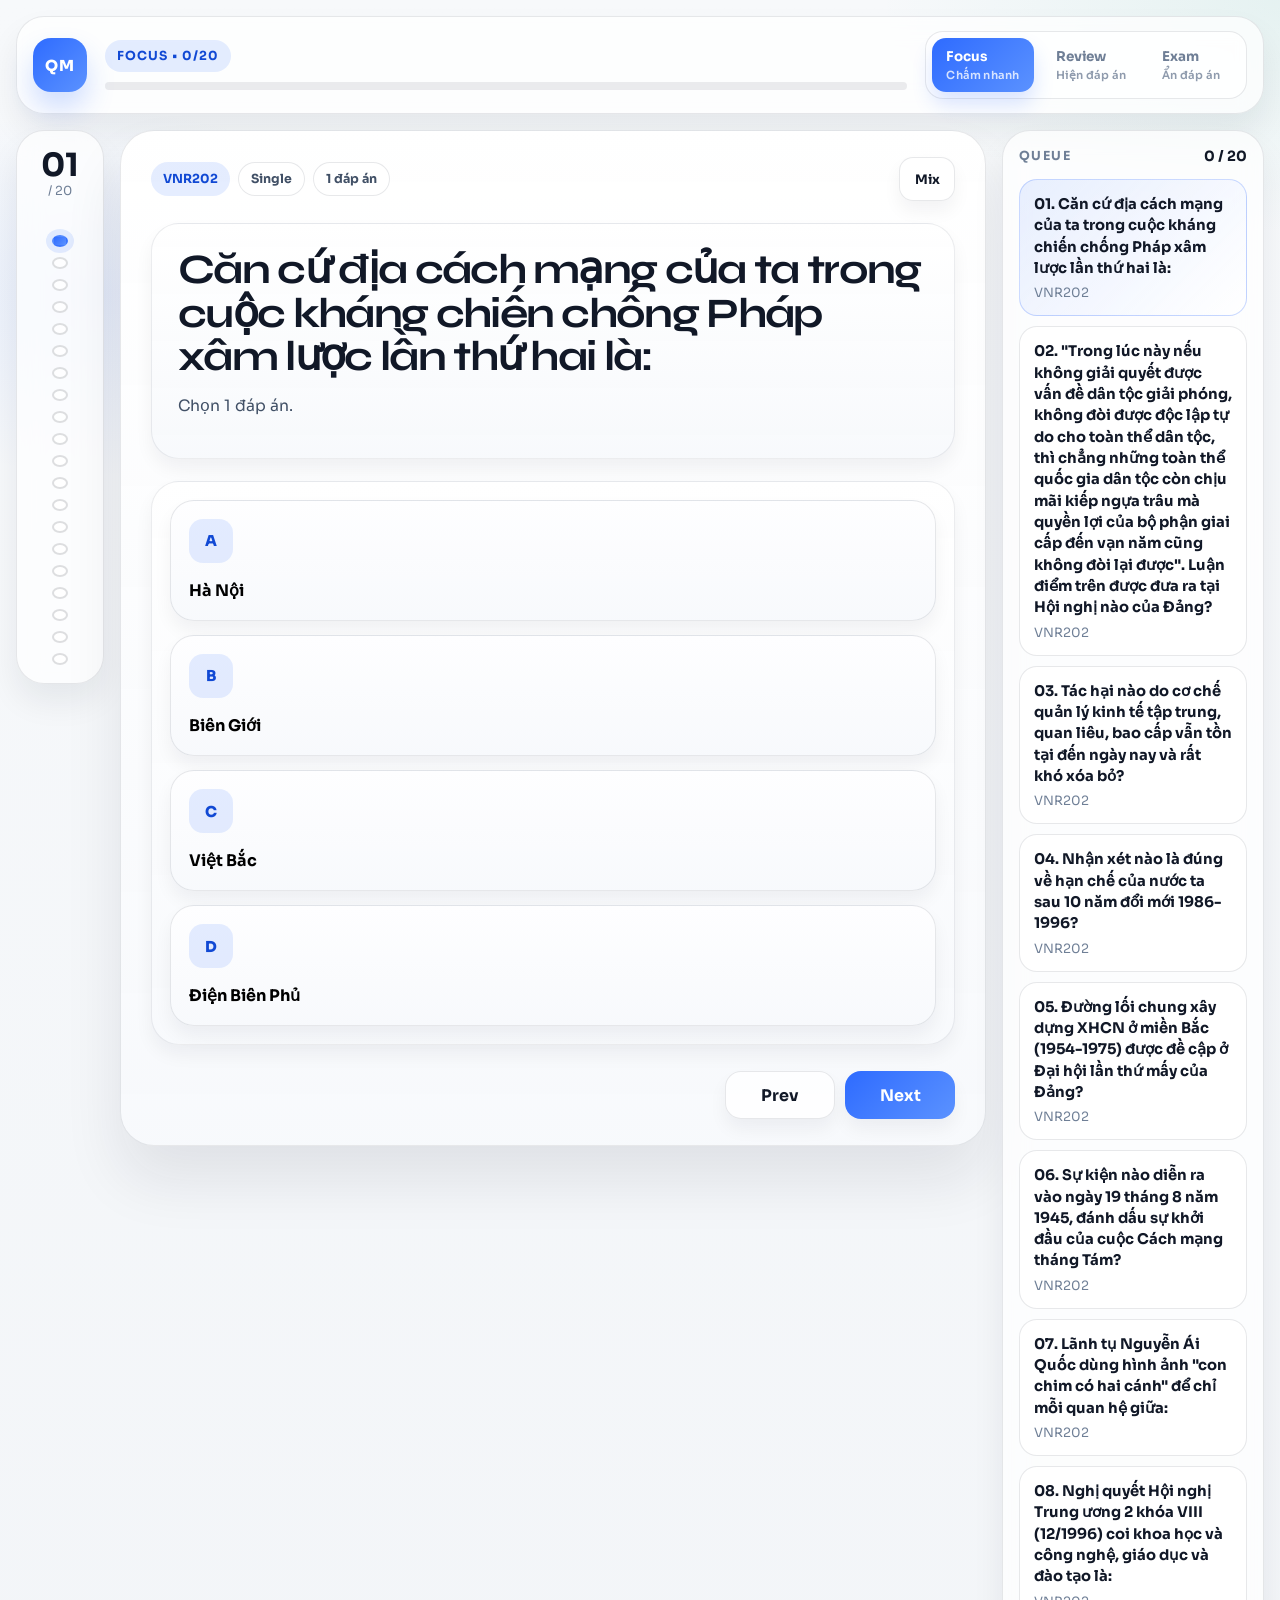
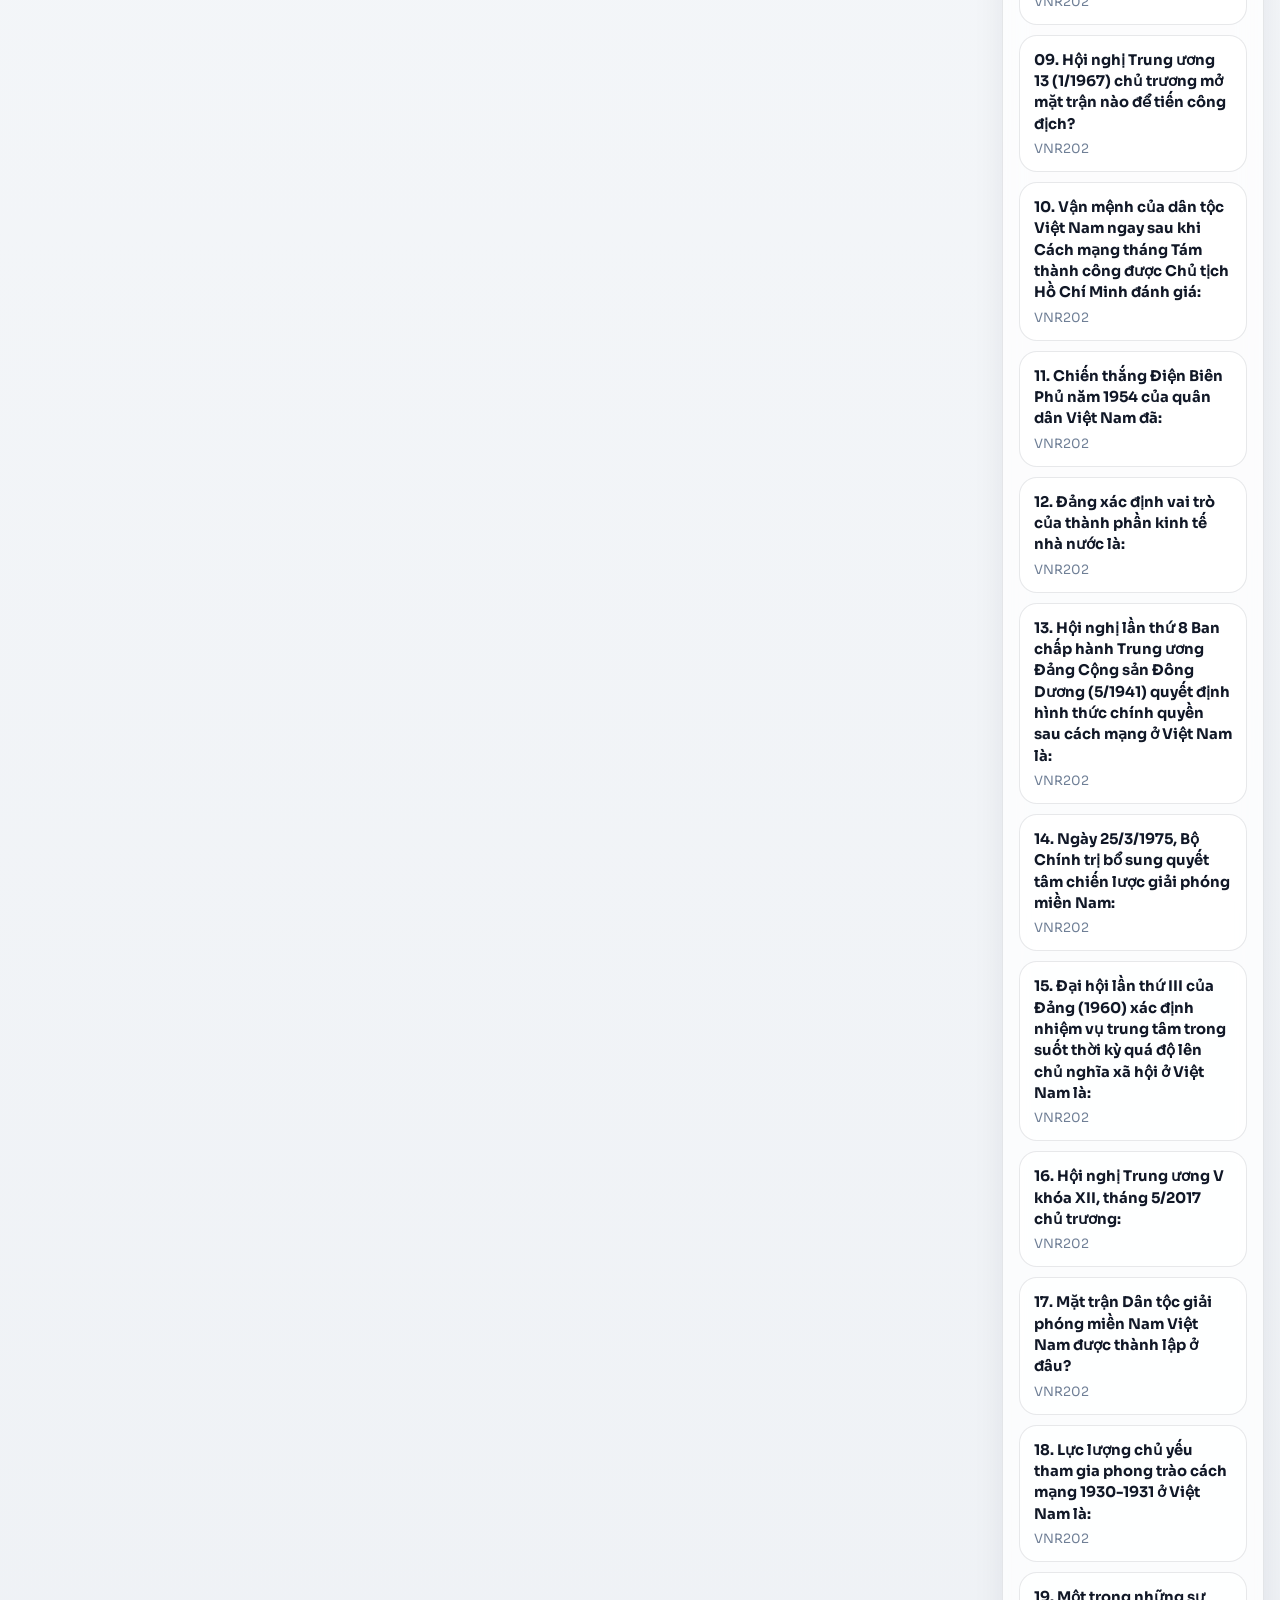
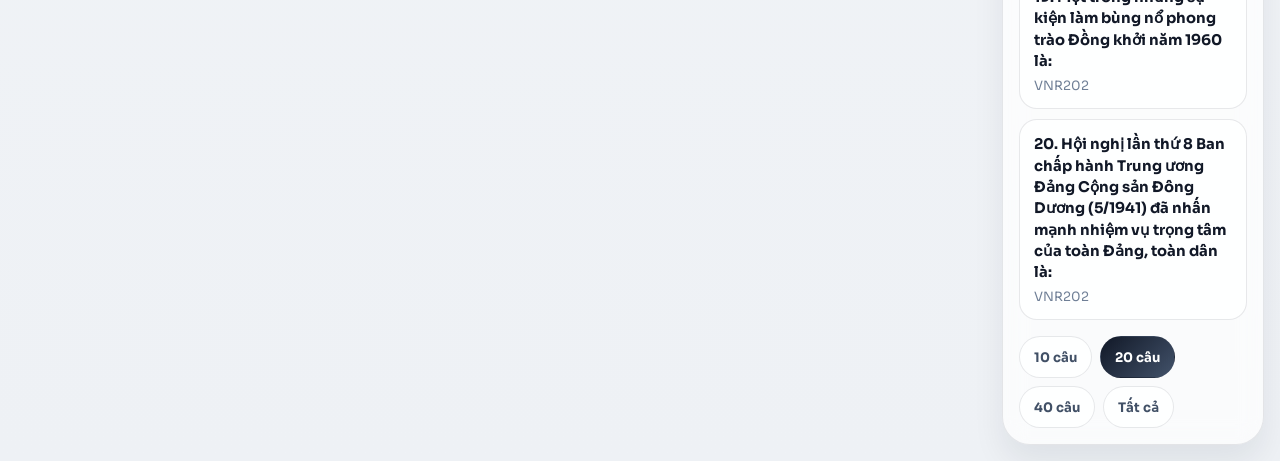
==== commit 7c44277a: "Separate question and answer panels on desktop" ====
--- a/main/index.html
+++ b/main/index.html
@@ -72,12 +72,16 @@
         </div>
 
         <div class="stage-body">
-          <div class="question-wrap">
-            <h1 id="questionTitle">Question canvas sẽ là vùng nhìn mạnh nhất trên màn hình.</h1>
-            <p id="focusNote" class="focus-note">Ít chữ phụ, ít panel nổi, ưu tiên nhịp đọc câu hỏi và chọn đáp án.</p>
-          </div>
+          <section class="question-panel" aria-label="Vùng câu hỏi">
+            <div class="question-wrap">
+              <h1 id="questionTitle">Question canvas sẽ là vùng nhìn mạnh nhất trên màn hình.</h1>
+              <p id="focusNote" class="focus-note">Ít chữ phụ, ít panel nổi, ưu tiên nhịp đọc câu hỏi và chọn đáp án.</p>
+            </div>
+          </section>
 
-          <div id="optionGrid" class="option-grid" aria-label="Các lựa chọn"></div>
+          <section class="answer-panel" aria-label="Vùng đáp án">
+            <div id="optionGrid" class="option-grid" aria-label="Các lựa chọn"></div>
+          </section>
         </div>
 
         <footer class="stage-dock">
--- a/main/styles.css
+++ b/main/styles.css
@@ -37,7 +37,7 @@
 body {
   min-height: 100vh;
   margin: 0;
-  overflow: hidden;
+  overflow: auto;
   color: var(--text);
   font-family: "Sora", sans-serif;
   background:
@@ -69,10 +69,10 @@
 
 .app-shell {
   width: min(1480px, calc(100% - 32px));
-  height: calc(100svh - 32px);
+  min-height: calc(100svh - 32px);
   margin: 16px auto;
   display: grid;
-  grid-template-rows: auto minmax(0, 1fr);
+  grid-template-rows: auto auto;
   gap: 16px;
 }
 
@@ -202,9 +202,9 @@
 }
 
 .canvas-layout {
-  min-height: 0;
   display: grid;
   grid-template-columns: 88px minmax(0, 1fr) 262px;
+  align-items: start;
   gap: 16px;
 }
 
@@ -278,12 +278,10 @@
 }
 
 .question-stage {
-  --stage-pad-y: 24px;
-  --stage-pad-x: 28px;
+  --stage-pad-y: 26px;
+  --stage-pad-x: 30px;
   --stage-gap: 22px;
-  --question-area-size: 1.05fr;
-  --option-area-size: 1.35fr;
-  --title-base: 3rem;
+  --title-base: 2.85rem;
   --title-line: 1;
   --note-size: 1rem;
   --note-line: 1.55;
@@ -291,14 +289,13 @@
   --option-gap: 14px;
   --option-card-gap: 16px;
   --option-card-pad: 18px;
-  --option-card-min-height: 104px;
+  --option-card-min-height: 96px;
   --option-text-size: 1.06rem;
   --option-text-line: 1.45;
   --option-key-size: 44px;
   min-width: 0;
-  min-height: 0;
-  display: grid;
-  grid-template-rows: auto minmax(0, 1fr) auto;
+  display: grid;
+  grid-template-rows: auto auto auto;
   gap: var(--stage-gap);
   padding: var(--stage-pad-y) var(--stage-pad-x);
   border-radius: var(--radius-xl);
@@ -351,34 +348,39 @@
   box-shadow: var(--shadow-sm);
 }
 
+.question-panel,
+.answer-panel {
+  min-width: 0;
+  border: 1px solid rgba(21, 34, 52, 0.08);
+  border-radius: 28px;
+  background:
+    linear-gradient(180deg, rgba(255, 255, 255, 0.94), rgba(247, 249, 252, 0.92)),
+    var(--surface-strong);
+  box-shadow: var(--shadow-sm);
+}
+
+.question-panel {
+  padding: 24px 26px;
+}
+
+.answer-panel {
+  padding: 18px;
+}
+
 .question-wrap {
   min-width: 0;
+  max-width: none;
+  display: grid;
+  align-content: start;
+  overflow: visible;
+}
+
+.stage-body {
+  display: flex;
+  flex-direction: column;
+  gap: var(--stage-gap);
   min-height: 0;
-  max-width: 960px;
-  display: grid;
-  align-content: start;
-  overflow: auto;
-  padding-right: 6px;
-  scrollbar-width: thin;
-  scrollbar-color: rgba(111, 127, 150, 0.24) transparent;
-}
-
-.stage-body {
-  min-height: 0;
-  display: grid;
-  gap: var(--stage-gap);
-  grid-template-rows: minmax(0, var(--question-area-size)) minmax(0, var(--option-area-size));
-}
-
-.question-wrap::-webkit-scrollbar,
-.option-grid::-webkit-scrollbar {
-  width: 8px;
-}
-
-.question-wrap::-webkit-scrollbar-thumb,
-.option-grid::-webkit-scrollbar-thumb {
-  border-radius: 999px;
-  background: rgba(111, 127, 150, 0.24);
+  overflow: visible;
 }
 
 .question-stage h1 {
@@ -406,10 +408,11 @@
   grid-template-columns: 1fr;
   gap: var(--option-gap);
   align-content: start;
-  overflow: auto;
-  padding-right: 6px;
-  scrollbar-width: thin;
-  scrollbar-color: rgba(111, 127, 150, 0.24) transparent;
+  padding: 0;
+  border: 0;
+  border-radius: 0;
+  background: transparent;
+  overflow: visible;
 }
 
 .option-card {
@@ -748,8 +751,7 @@
     --stage-pad-x: 16px;
     --stage-pad-y: 16px;
     --stage-gap: 14px;
-    --question-area-size: 0.95fr;
-    --option-area-size: 1.7fr;
+    --question-area-max: 44%;
     --title-base: 1.8rem;
     --note-size: 0.88rem;
     --note-line: 1.35;
@@ -765,8 +767,40 @@
     overflow: hidden;
   }
 
+  .stage-body {
+    display: flex;
+    flex-direction: column;
+    gap: 10px;
+    min-height: 0;
+    overflow: hidden;
+    padding-right: 0;
+  }
+
+  .question-panel,
+  .answer-panel {
+    min-height: 0;
+    border-radius: 22px;
+  }
+
+  .question-panel {
+    padding: 14px;
+    flex: 0 1 auto;
+    overflow: hidden;
+  }
+
+  .answer-panel {
+    padding: 12px;
+    flex: 1 1 auto;
+    overflow: hidden;
+  }
+
   .question-wrap {
     max-width: none;
+    max-height: min(var(--question-area-max), 100%);
+    overflow: auto;
+    padding-right: 6px;
+    scrollbar-width: thin;
+    scrollbar-color: rgba(111, 127, 150, 0.24) transparent;
   }
 
   .flow-rail {
@@ -841,8 +875,13 @@
   }
 
   .option-grid {
+    min-height: 0;
     grid-template-columns: 1fr;
     gap: 8px;
+    overflow: auto;
+    padding-right: 6px;
+    scrollbar-width: thin;
+    scrollbar-color: rgba(111, 127, 150, 0.24) transparent;
   }
 
   .option-card {
@@ -904,8 +943,7 @@
     --stage-pad-x: 12px;
     --stage-pad-y: 12px;
     --stage-gap: 10px;
-    --question-area-size: 0.9fr;
-    --option-area-size: 1.9fr;
+    --question-area-max: 48%;
     --title-base: 1.5rem;
     --note-size: 0.8rem;
     --note-line: 1.3;
@@ -917,6 +955,16 @@
     border-radius: 26px;
   }
 
+  .question-panel {
+    padding: 12px;
+    border-radius: 18px;
+  }
+
+  .answer-panel {
+    padding: 10px;
+    border-radius: 18px;
+  }
+
   .topbar {
     padding-top: 12px;
     padding-bottom: 12px;
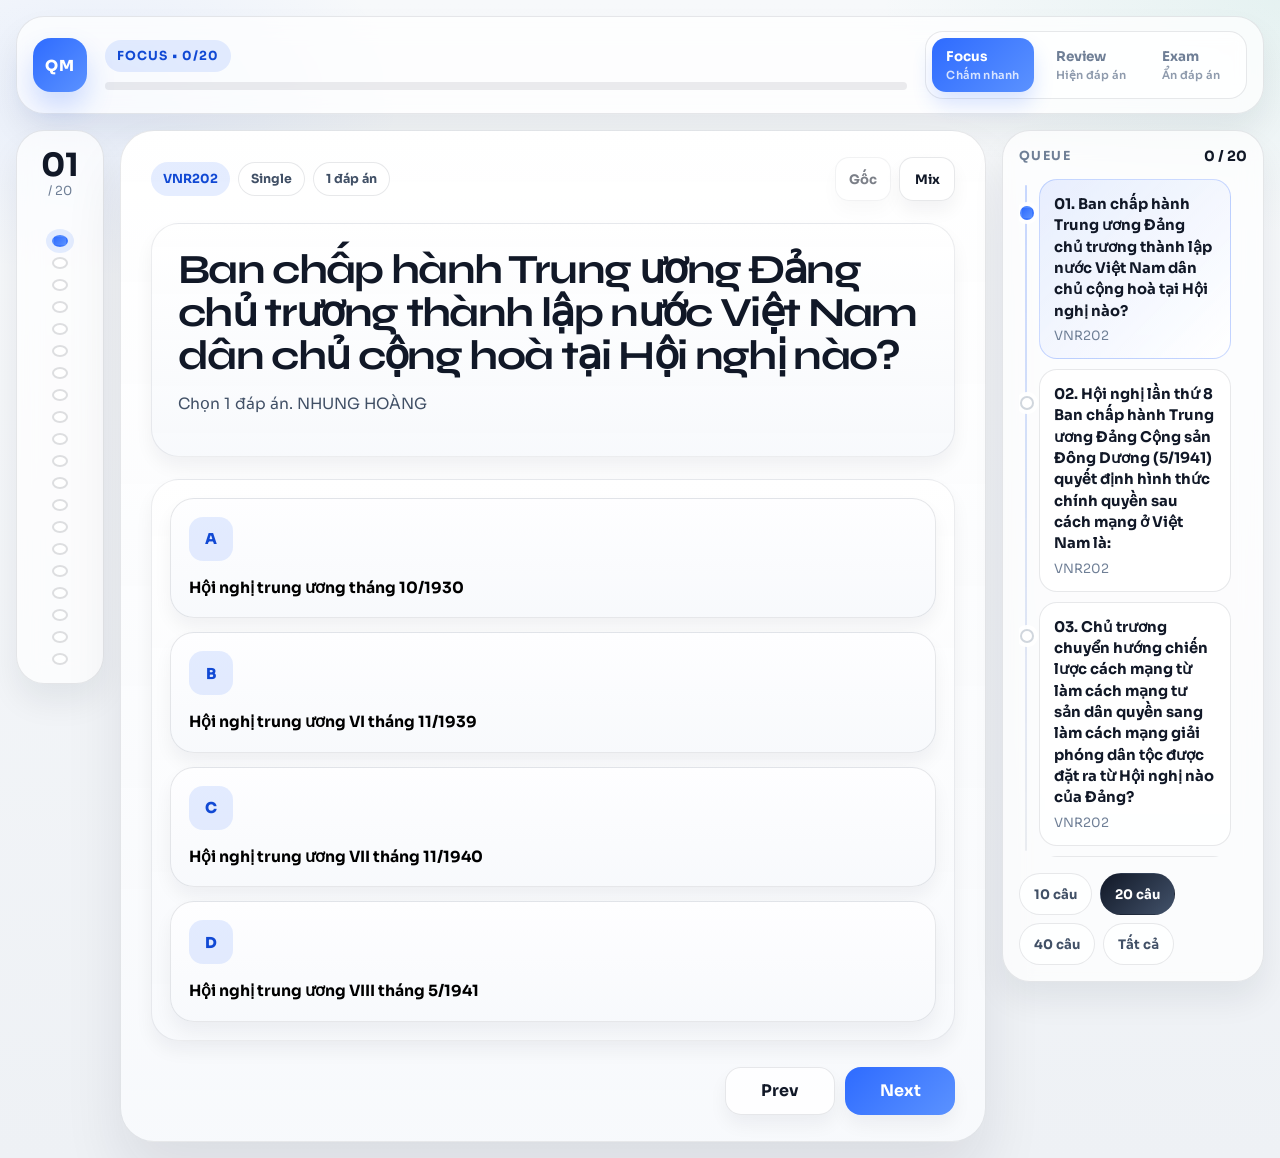
==== commit 8485ea55: "Preserve source order by default and expand full queue" ====
--- a/main/index.html
+++ b/main/index.html
@@ -68,7 +68,11 @@
             <span id="questionTone" class="micro-pill soft">Medium</span>
             <span id="questionClock" class="micro-pill soft">45s</span>
           </div>
-          <button id="btnShuffle" class="ghost-icon" title="Đảo thứ tự câu mẫu">Mix</button>
+
+          <div class="stage-actions">
+            <button id="btnRestoreOrder" class="ghost-icon" title="Khôi phục thứ tự gốc">Gốc</button>
+            <button id="btnShuffle" class="ghost-icon" title="Đảo thứ tự câu hỏi">Mix</button>
+          </div>
         </div>
 
         <div class="stage-body">
--- a/main/styles.css
+++ b/main/styles.css
@@ -312,6 +312,13 @@
   gap: 14px;
 }
 
+.stage-actions {
+  display: inline-flex;
+  flex-wrap: wrap;
+  justify-content: flex-end;
+  gap: 8px;
+}
+
 .stage-meta {
   display: flex;
   flex-wrap: wrap;
@@ -346,6 +353,12 @@
   font-weight: 700;
   background: rgba(255, 255, 255, 0.8);
   box-shadow: var(--shadow-sm);
+}
+
+.ghost-icon.active {
+  color: var(--accent-strong);
+  border-color: rgba(46, 107, 255, 0.2);
+  background: linear-gradient(135deg, rgba(46, 107, 255, 0.12), rgba(255, 255, 255, 0.86));
 }
 
 .question-panel,
@@ -530,9 +543,15 @@
 
 .queue-panel {
   min-height: 0;
+  position: sticky;
+  top: 16px;
   display: grid;
   grid-template-rows: auto minmax(0, 1fr) auto;
   gap: 14px;
+  height: calc(100svh - 48px);
+  max-height: calc(100svh - 48px);
+  min-height: 420px;
+  overflow: hidden;
   padding: 16px;
   border-radius: 28px;
   background: rgba(255, 255, 255, 0.72);
@@ -561,12 +580,29 @@
 
 .queue-list {
   min-height: 0;
-  overflow: auto;
+  position: relative;
+  overflow-x: hidden;
+  overflow-y: auto;
   display: grid;
   align-content: start;
   gap: 10px;
+  padding-left: 20px;
+  padding-right: 6px;
+  overscroll-behavior: contain;
+  scrollbar-gutter: stable;
   scrollbar-width: thin;
   scrollbar-color: rgba(111, 127, 150, 0.24) transparent;
+}
+
+.queue-list::before {
+  content: "";
+  position: absolute;
+  left: 6px;
+  top: 6px;
+  bottom: 6px;
+  width: 2px;
+  border-radius: 999px;
+  background: linear-gradient(180deg, rgba(46, 107, 255, 0.26), rgba(111, 127, 150, 0.12));
 }
 
 .queue-list::-webkit-scrollbar {
@@ -580,6 +616,7 @@
 
 .queue-item {
   min-width: 0;
+  position: relative;
   display: grid;
   gap: 6px;
   width: 100%;
@@ -592,6 +629,19 @@
   background: rgba(255, 255, 255, 0.78);
 }
 
+.queue-item::before {
+  content: "";
+  position: absolute;
+  left: -20px;
+  top: 26px;
+  width: 10px;
+  height: 10px;
+  border: 2px solid rgba(111, 127, 150, 0.32);
+  border-radius: 50%;
+  background: #ffffff;
+  box-shadow: 0 0 0 4px rgba(255, 255, 255, 0.95);
+}
+
 .queue-item strong {
   font-size: 0.92rem;
   line-height: 1.45;
@@ -612,16 +662,36 @@
   background: linear-gradient(135deg, rgba(46, 107, 255, 0.1), rgba(255, 255, 255, 0.86));
 }
 
+.queue-item.active::before {
+  border-color: transparent;
+  background: linear-gradient(135deg, var(--accent), #5b92ff);
+}
+
 .queue-item.done {
   border-color: rgba(23, 158, 125, 0.22);
 }
 
+.queue-item.done::before {
+  border-color: transparent;
+  background: linear-gradient(135deg, var(--success), #49c4a3);
+}
+
 .queue-item.right {
   border-color: rgba(23, 158, 125, 0.28);
 }
 
+.queue-item.right::before {
+  border-color: transparent;
+  background: linear-gradient(135deg, var(--success), #49c4a3);
+}
+
 .queue-item.wrong {
   border-color: rgba(240, 150, 84, 0.3);
+}
+
+.queue-item.wrong::before {
+  border-color: transparent;
+  background: linear-gradient(135deg, var(--warm), #f6b06c);
 }
 
 .queue-item.right span {
@@ -913,6 +983,11 @@
   }
 
   .queue-panel {
+    position: relative;
+    top: auto;
+    height: auto;
+    max-height: none;
+    overflow: visible;
     min-height: auto;
     grid-template-rows: auto auto;
     gap: 10px;
